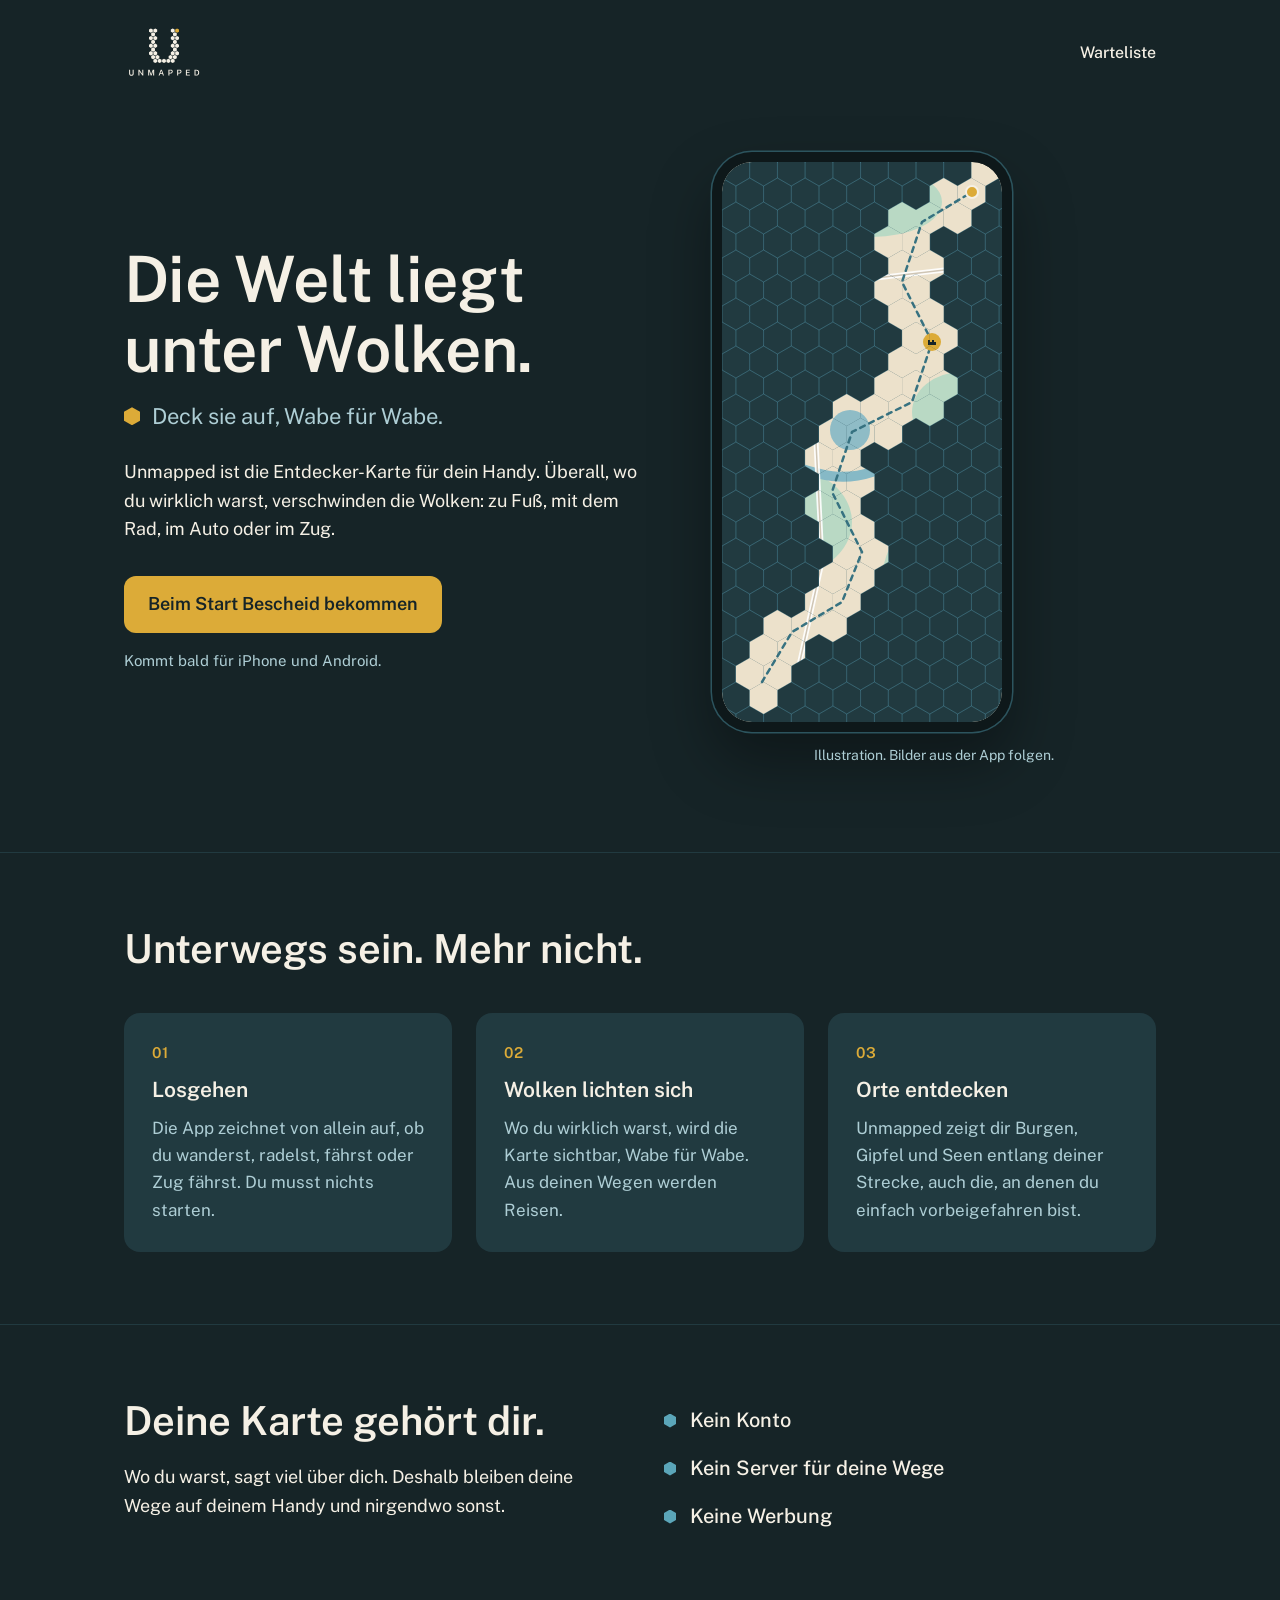
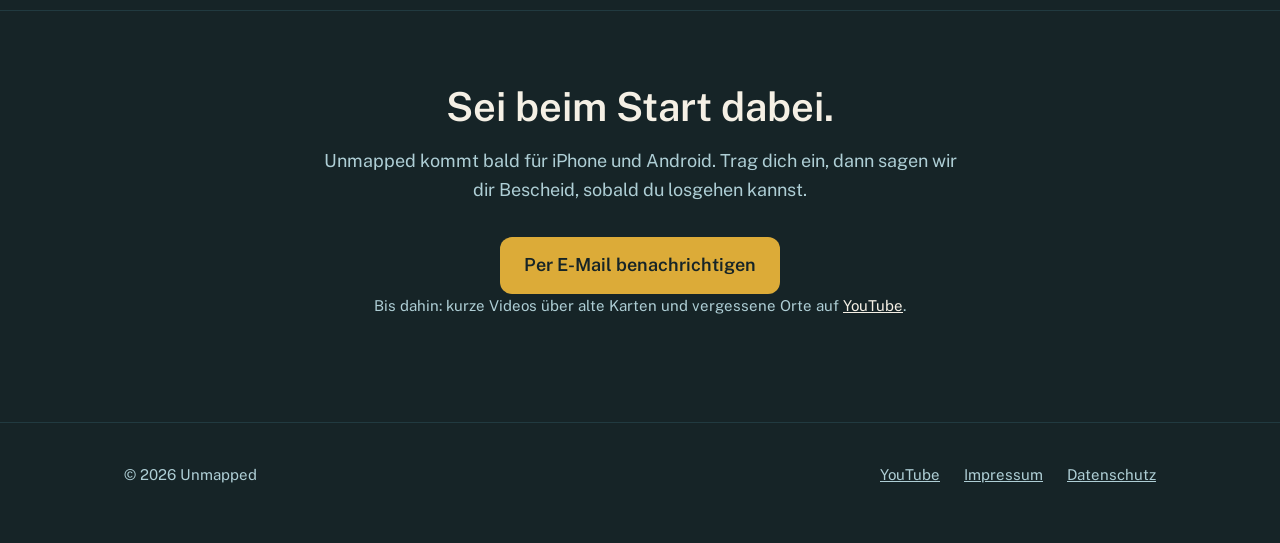
==== index.html @ 6d153a8d "Website getunmapped.de: Startseite, Warteliste, Impressum, Datenschutz Co-Authored-By: Claude Opus 5" ====
<!doctype html>
<html lang="de">
<head>
<meta charset="utf-8">
<meta name="viewport" content="width=device-width, initial-scale=1">
<title>Unmapped – Die Welt liegt unter Wolken</title>
<meta name="description" content="Unmapped ist die Entdecker-Karte für dein Handy. Überall, wo du wirklich warst, verschwinden die Wolken. Kein Konto, kein Server, keine Werbung. Kommt bald für iPhone und Android.">
<meta property="og:title" content="Unmapped – Die Welt liegt unter Wolken">
<meta property="og:description" content="Die Entdecker-Karte für dein Handy. Deck die Welt auf, Wabe für Wabe.">
<meta property="og:type" content="website">
<meta property="og:url" content="https://getunmapped.de/">
<meta name="theme-color" content="#162427">
<link rel="icon" href="img/favicon.svg" type="image/svg+xml">
<link rel="stylesheet" href="style.css">
</head>
<body>

<header class="top">
  <div class="wrap">
    <a href="./"><img src="img/unmapped_logo_on_dark.svg" alt="Unmapped" width="80" height="56"></a>
    <nav><a href="#warteliste">Warteliste</a></nav>
  </div>
</header>

<main>
  <div class="hero">
    <div class="wrap">
      <div>
        <h1>Die Welt liegt unter Wolken.</h1>
        <p class="claim">Deck sie auf, Wabe für Wabe.</p>
        <p class="lead">Unmapped ist die Entdecker-Karte für dein Handy. Überall, wo du wirklich warst, verschwinden die Wolken: zu Fuß, mit dem Rad, im Auto oder im Zug.</p>
        <div class="actions">
          <a class="btn" href="#warteliste">Beim Start Bescheid bekommen</a>
        </div>
        <p class="soon">Kommt bald für iPhone und Android.</p>
      </div>
      <div>
        <div class="phone">
<svg class="phone-map" viewBox="0 0 280 560" xmlns="http://www.w3.org/2000/svg" role="img" aria-label="Illustration: Auf einer Karte unter Wolken wird entlang eines Weges Wabe für Wabe die Landschaft sichtbar.">
<defs><clipPath id="screen"><rect width="280" height="560" rx="30"/></clipPath>
<mask id="fogmask" maskUnits="userSpaceOnUse" x="0" y="0" width="280" height="560"><rect width="280" height="560" fill="#fff"/>
<polygon class="rv" style="animation-delay:0.40s" points="41.6,520.0 55.4,528.0 55.4,544.0 41.6,552.0 27.7,544.0 27.7,528.0" fill="#000"/>
<polygon class="rv" style="animation-delay:0.40s" points="27.7,496.0 41.6,504.0 41.6,520.0 27.7,528.0 13.9,520.0 13.9,504.0" fill="#000"/>
<polygon class="rv" style="animation-delay:0.48s" points="55.4,496.0 69.3,504.0 69.3,520.0 55.4,528.0 41.6,520.0 41.6,504.0" fill="#000"/>
<polygon class="rv" style="animation-delay:0.55s" points="41.6,472.0 55.4,480.0 55.4,496.0 41.6,504.0 27.7,496.0 27.7,480.0" fill="#000"/>
<polygon class="rv" style="animation-delay:0.62s" points="69.3,472.0 83.1,480.0 83.1,496.0 69.3,504.0 55.4,496.0 55.4,480.0" fill="#000"/>
<polygon class="rv" style="animation-delay:0.69s" points="55.4,448.0 69.3,456.0 69.3,472.0 55.4,480.0 41.6,472.0 41.6,456.0" fill="#000"/>
<polygon class="rv" style="animation-delay:0.78s" points="83.1,448.0 97.0,456.0 97.0,472.0 83.1,480.0 69.3,472.0 69.3,456.0" fill="#000"/>
<polygon class="rv" style="animation-delay:0.90s" points="110.9,448.0 124.7,456.0 124.7,472.0 110.9,480.0 97.0,472.0 97.0,456.0" fill="#000"/>
<polygon class="rv" style="animation-delay:0.90s" points="97.0,424.0 110.9,432.0 110.9,448.0 97.0,456.0 83.1,448.0 83.1,432.0" fill="#000"/>
<polygon class="rv" style="animation-delay:1.01s" points="124.7,424.0 138.6,432.0 138.6,448.0 124.7,456.0 110.9,448.0 110.9,432.0" fill="#000"/>
<polygon class="rv" style="animation-delay:1.10s" points="110.9,400.0 124.7,408.0 124.7,424.0 110.9,432.0 97.0,424.0 97.0,408.0" fill="#000"/>
<polygon class="rv" style="animation-delay:1.15s" points="138.6,400.0 152.4,408.0 152.4,424.0 138.6,432.0 124.7,424.0 124.7,408.0" fill="#000"/>
<polygon class="rv" style="animation-delay:1.24s" points="124.7,376.0 138.6,384.0 138.6,400.0 124.7,408.0 110.9,400.0 110.9,384.0" fill="#000"/>
<polygon class="rv" style="animation-delay:1.28s" points="152.4,376.0 166.3,384.0 166.3,400.0 152.4,408.0 138.6,400.0 138.6,384.0" fill="#000"/>
<polygon class="rv" style="animation-delay:1.39s" points="138.6,352.0 152.4,360.0 152.4,376.0 138.6,384.0 124.7,376.0 124.7,360.0" fill="#000"/>
<polygon class="rv" style="animation-delay:1.45s" points="110.9,352.0 124.7,360.0 124.7,376.0 110.9,384.0 97.0,376.0 97.0,360.0" fill="#000"/>
<polygon class="rv" style="animation-delay:1.53s" points="124.7,328.0 138.6,336.0 138.6,352.0 124.7,360.0 110.9,352.0 110.9,336.0" fill="#000"/>
<polygon class="rv" style="animation-delay:1.59s" points="97.0,328.0 110.9,336.0 110.9,352.0 97.0,360.0 83.1,352.0 83.1,336.0" fill="#000"/>
<polygon class="rv" style="animation-delay:1.68s" points="110.9,304.0 124.7,312.0 124.7,328.0 110.9,336.0 97.0,328.0 97.0,312.0" fill="#000"/>
<polygon class="rv" style="animation-delay:1.72s" points="138.6,304.0 152.4,312.0 152.4,328.0 138.6,336.0 124.7,328.0 124.7,312.0" fill="#000"/>
<polygon class="rv" style="animation-delay:1.77s" points="97.0,280.0 110.9,288.0 110.9,304.0 97.0,312.0 83.1,304.0 83.1,288.0" fill="#000"/>
<polygon class="rv" style="animation-delay:1.82s" points="124.7,280.0 138.6,288.0 138.6,304.0 124.7,312.0 110.9,304.0 110.9,288.0" fill="#000"/>
<polygon class="rv" style="animation-delay:1.91s" points="110.9,256.0 124.7,264.0 124.7,280.0 110.9,288.0 97.0,280.0 97.0,264.0" fill="#000"/>
<polygon class="rv" style="animation-delay:1.98s" points="124.7,232.0 138.6,240.0 138.6,256.0 124.7,264.0 110.9,256.0 110.9,240.0" fill="#000"/>
<polygon class="rv" style="animation-delay:1.99s" points="138.6,256.0 152.4,264.0 152.4,280.0 138.6,288.0 124.7,280.0 124.7,264.0" fill="#000"/>
<polygon class="rv" style="animation-delay:2.11s" points="152.4,232.0 166.3,240.0 166.3,256.0 152.4,264.0 138.6,256.0 138.6,240.0" fill="#000"/>
<polygon class="rv" style="animation-delay:2.12s" points="166.3,256.0 180.1,264.0 180.1,280.0 166.3,288.0 152.4,280.0 152.4,264.0" fill="#000"/>
<polygon class="rv" style="animation-delay:2.23s" points="166.3,208.0 180.1,216.0 180.1,232.0 166.3,240.0 152.4,232.0 152.4,216.0" fill="#000"/>
<polygon class="rv" style="animation-delay:2.24s" points="180.1,232.0 194.0,240.0 194.0,256.0 180.1,264.0 166.3,256.0 166.3,240.0" fill="#000"/>
<polygon class="rv" style="animation-delay:2.30s" points="207.8,232.0 221.7,240.0 221.7,256.0 207.8,264.0 194.0,256.0 194.0,240.0" fill="#000"/>
<polygon class="rv" style="animation-delay:2.38s" points="194.0,208.0 207.8,216.0 207.8,232.0 194.0,240.0 180.1,232.0 180.1,216.0" fill="#000"/>
<polygon class="rv" style="animation-delay:2.43s" points="221.7,208.0 235.6,216.0 235.6,232.0 221.7,240.0 207.8,232.0 207.8,216.0" fill="#000"/>
<polygon class="rv" style="animation-delay:2.48s" points="180.1,184.0 194.0,192.0 194.0,208.0 180.1,216.0 166.3,208.0 166.3,192.0" fill="#000"/>
<polygon class="rv" style="animation-delay:2.52s" points="207.8,184.0 221.7,192.0 221.7,208.0 207.8,216.0 194.0,208.0 194.0,192.0" fill="#000"/>
<polygon class="rv" style="animation-delay:2.63s" points="221.7,160.0 235.6,168.0 235.6,184.0 221.7,192.0 207.8,184.0 207.8,168.0" fill="#000"/>
<polygon class="rv" style="animation-delay:2.68s" points="194.0,160.0 207.8,168.0 207.8,184.0 194.0,192.0 180.1,184.0 180.1,168.0" fill="#000"/>
<polygon class="rv" style="animation-delay:2.76s" points="207.8,136.0 221.7,144.0 221.7,160.0 207.8,168.0 194.0,160.0 194.0,144.0" fill="#000"/>
<polygon class="rv" style="animation-delay:2.82s" points="180.1,136.0 194.0,144.0 194.0,160.0 180.1,168.0 166.3,160.0 166.3,144.0" fill="#000"/>
<polygon class="rv" style="animation-delay:2.90s" points="194.0,112.0 207.8,120.0 207.8,136.0 194.0,144.0 180.1,136.0 180.1,120.0" fill="#000"/>
<polygon class="rv" style="animation-delay:2.97s" points="166.3,112.0 180.1,120.0 180.1,136.0 166.3,144.0 152.4,136.0 152.4,120.0" fill="#000"/>
<polygon class="rv" style="animation-delay:3.05s" points="180.1,88.0 194.0,96.0 194.0,112.0 180.1,120.0 166.3,112.0 166.3,96.0" fill="#000"/>
<polygon class="rv" style="animation-delay:3.10s" points="207.8,88.0 221.7,96.0 221.7,112.0 207.8,120.0 194.0,112.0 194.0,96.0" fill="#000"/>
<polygon class="rv" style="animation-delay:3.15s" points="166.3,64.0 180.1,72.0 180.1,88.0 166.3,96.0 152.4,88.0 152.4,72.0" fill="#000"/>
<polygon class="rv" style="animation-delay:3.19s" points="194.0,64.0 207.8,72.0 207.8,88.0 194.0,96.0 180.1,88.0 180.1,72.0" fill="#000"/>
<polygon class="rv" style="animation-delay:3.29s" points="180.1,40.0 194.0,48.0 194.0,64.0 180.1,72.0 166.3,64.0 166.3,48.0" fill="#000"/>
<polygon class="rv" style="animation-delay:3.34s" points="207.8,40.0 221.7,48.0 221.7,64.0 207.8,72.0 194.0,64.0 194.0,48.0" fill="#000"/>
<polygon class="rv" style="animation-delay:3.47s" points="235.6,40.0 249.4,48.0 249.4,64.0 235.6,72.0 221.7,64.0 221.7,48.0" fill="#000"/>
<polygon class="rv" style="animation-delay:3.47s" points="221.7,16.0 235.6,24.0 235.6,40.0 221.7,48.0 207.8,40.0 207.8,24.0" fill="#000"/>
<polygon class="rv" style="animation-delay:3.59s" points="249.4,16.0 263.3,24.0 263.3,40.0 249.4,48.0 235.6,40.0 235.6,24.0" fill="#000"/>
<polygon class="rv" style="animation-delay:3.60s" points="263.3,-8.0 277.1,0.0 277.1,16.0 263.3,24.0 249.4,16.0 249.4,-0.0" fill="#000"/>
</mask></defs><g clip-path="url(#screen)">
<rect width="280" height="560" fill="#ECE1CB"/>
<ellipse cx="60" cy="360" rx="70" ry="55" fill="#ADD7C3" opacity=".8"/>
<ellipse cx="220" cy="420" rx="60" ry="70" fill="#ADD7C3" opacity=".8"/>
<ellipse cx="40" cy="140" rx="60" ry="50" fill="#ADD7C3" opacity=".8"/>
<ellipse cx="240" cy="250" rx="50" ry="40" fill="#ADD7C3" opacity=".8"/>
<ellipse cx="150" cy="40" rx="70" ry="35" fill="#ADD7C3" opacity=".8"/>
<path d="M-10 300 C 60 280, 90 330, 150 310 S 250 260, 300 290" fill="none" stroke="#86B9C6" stroke-width="10" stroke-linecap="round"/>
<path d="M-10 90 L 120 120 L 290 100 M 60 580 L 100 400 L 90 200 L 140 -10" fill="none" stroke="#fff" stroke-width="5" stroke-linecap="round" opacity=".9"/>
<path d="M-10 90 L 120 120 L 290 100 M 60 580 L 100 400 L 90 200 L 140 -10" fill="none" stroke="#CFC5B4" stroke-width="1.5"/>
<circle cx="128" cy="268" r="20" fill="#86B9C6" opacity=".9"/>
<polyline points="40,520 70,470 120,440 140,390 110,330 130,270 190,240 210,180 180,120 200,60 250,30" fill="none" stroke="#377281" stroke-width="2.5" stroke-dasharray="5 5" stroke-linecap="round"/>
<g transform="translate(210 180)"><circle r="9" fill="#DCAB38"/><path d="M-4 3 V-2 H-2 V0 H0 V-2 H2 V0 H4 V-2 V3 Z" fill="#162427"/></g>
<g mask="url(#fogmask)"><rect width="280" height="560" fill="#213A40"/>
<polygon points="-27.7,-32.0 -13.9,-24.0 -13.9,-8.0 -27.7,0.0 -41.6,-8.0 -41.6,-24.0" fill="none" stroke="#5BA6B9" stroke-opacity=".22" stroke-width="1"/>
<polygon points="0.0,-32.0 13.9,-24.0 13.9,-8.0 0.0,0.0 -13.9,-8.0 -13.9,-24.0" fill="none" stroke="#5BA6B9" stroke-opacity=".22" stroke-width="1"/>
<polygon points="27.7,-32.0 41.6,-24.0 41.6,-8.0 27.7,0.0 13.9,-8.0 13.9,-24.0" fill="none" stroke="#5BA6B9" stroke-opacity=".22" stroke-width="1"/>
<polygon points="55.4,-32.0 69.3,-24.0 69.3,-8.0 55.4,0.0 41.6,-8.0 41.6,-24.0" fill="none" stroke="#5BA6B9" stroke-opacity=".22" stroke-width="1"/>
<polygon points="83.1,-32.0 97.0,-24.0 97.0,-8.0 83.1,0.0 69.3,-8.0 69.3,-24.0" fill="none" stroke="#5BA6B9" stroke-opacity=".22" stroke-width="1"/>
<polygon points="110.9,-32.0 124.7,-24.0 124.7,-8.0 110.9,0.0 97.0,-8.0 97.0,-24.0" fill="none" stroke="#5BA6B9" stroke-opacity=".22" stroke-width="1"/>
<polygon points="138.6,-32.0 152.4,-24.0 152.4,-8.0 138.6,0.0 124.7,-8.0 124.7,-24.0" fill="none" stroke="#5BA6B9" stroke-opacity=".22" stroke-width="1"/>
<polygon points="166.3,-32.0 180.1,-24.0 180.1,-8.0 166.3,0.0 152.4,-8.0 152.4,-24.0" fill="none" stroke="#5BA6B9" stroke-opacity=".22" stroke-width="1"/>
<polygon points="194.0,-32.0 207.8,-24.0 207.8,-8.0 194.0,0.0 180.1,-8.0 180.1,-24.0" fill="none" stroke="#5BA6B9" stroke-opacity=".22" stroke-width="1"/>
<polygon points="221.7,-32.0 235.6,-24.0 235.6,-8.0 221.7,0.0 207.8,-8.0 207.8,-24.0" fill="none" stroke="#5BA6B9" stroke-opacity=".22" stroke-width="1"/>
<polygon points="249.4,-32.0 263.3,-24.0 263.3,-8.0 249.4,0.0 235.6,-8.0 235.6,-24.0" fill="none" stroke="#5BA6B9" stroke-opacity=".22" stroke-width="1"/>
<polygon points="277.1,-32.0 291.0,-24.0 291.0,-8.0 277.1,0.0 263.3,-8.0 263.3,-24.0" fill="none" stroke="#5BA6B9" stroke-opacity=".22" stroke-width="1"/>
<polygon points="304.8,-32.0 318.7,-24.0 318.7,-8.0 304.8,0.0 291.0,-8.0 291.0,-24.0" fill="none" stroke="#5BA6B9" stroke-opacity=".22" stroke-width="1"/>
<polygon points="-13.9,-8.0 0.0,0.0 0.0,16.0 -13.9,24.0 -27.7,16.0 -27.7,-0.0" fill="none" stroke="#5BA6B9" stroke-opacity=".22" stroke-width="1"/>
<polygon points="13.9,-8.0 27.7,0.0 27.7,16.0 13.9,24.0 -0.0,16.0 0.0,-0.0" fill="none" stroke="#5BA6B9" stroke-opacity=".22" stroke-width="1"/>
<polygon points="41.6,-8.0 55.4,0.0 55.4,16.0 41.6,24.0 27.7,16.0 27.7,-0.0" fill="none" stroke="#5BA6B9" stroke-opacity=".22" stroke-width="1"/>
<polygon points="69.3,-8.0 83.1,0.0 83.1,16.0 69.3,24.0 55.4,16.0 55.4,-0.0" fill="none" stroke="#5BA6B9" stroke-opacity=".22" stroke-width="1"/>
<polygon points="97.0,-8.0 110.9,0.0 110.9,16.0 97.0,24.0 83.1,16.0 83.1,-0.0" fill="none" stroke="#5BA6B9" stroke-opacity=".22" stroke-width="1"/>
<polygon points="124.7,-8.0 138.6,0.0 138.6,16.0 124.7,24.0 110.9,16.0 110.9,-0.0" fill="none" stroke="#5BA6B9" stroke-opacity=".22" stroke-width="1"/>
<polygon points="152.4,-8.0 166.3,0.0 166.3,16.0 152.4,24.0 138.6,16.0 138.6,-0.0" fill="none" stroke="#5BA6B9" stroke-opacity=".22" stroke-width="1"/>
<polygon points="180.1,-8.0 194.0,0.0 194.0,16.0 180.1,24.0 166.3,16.0 166.3,-0.0" fill="none" stroke="#5BA6B9" stroke-opacity=".22" stroke-width="1"/>
<polygon points="207.8,-8.0 221.7,0.0 221.7,16.0 207.8,24.0 194.0,16.0 194.0,-0.0" fill="none" stroke="#5BA6B9" stroke-opacity=".22" stroke-width="1"/>
<polygon points="235.6,-8.0 249.4,0.0 249.4,16.0 235.6,24.0 221.7,16.0 221.7,-0.0" fill="none" stroke="#5BA6B9" stroke-opacity=".22" stroke-width="1"/>
<polygon points="263.3,-8.0 277.1,0.0 277.1,16.0 263.3,24.0 249.4,16.0 249.4,-0.0" fill="none" stroke="#5BA6B9" stroke-opacity=".22" stroke-width="1"/>
<polygon points="291.0,-8.0 304.8,0.0 304.8,16.0 291.0,24.0 277.1,16.0 277.1,-0.0" fill="none" stroke="#5BA6B9" stroke-opacity=".22" stroke-width="1"/>
<polygon points="-27.7,16.0 -13.9,24.0 -13.9,40.0 -27.7,48.0 -41.6,40.0 -41.6,24.0" fill="none" stroke="#5BA6B9" stroke-opacity=".22" stroke-width="1"/>
<polygon points="0.0,16.0 13.9,24.0 13.9,40.0 0.0,48.0 -13.9,40.0 -13.9,24.0" fill="none" stroke="#5BA6B9" stroke-opacity=".22" stroke-width="1"/>
<polygon points="27.7,16.0 41.6,24.0 41.6,40.0 27.7,48.0 13.9,40.0 13.9,24.0" fill="none" stroke="#5BA6B9" stroke-opacity=".22" stroke-width="1"/>
<polygon points="55.4,16.0 69.3,24.0 69.3,40.0 55.4,48.0 41.6,40.0 41.6,24.0" fill="none" stroke="#5BA6B9" stroke-opacity=".22" stroke-width="1"/>
<polygon points="83.1,16.0 97.0,24.0 97.0,40.0 83.1,48.0 69.3,40.0 69.3,24.0" fill="none" stroke="#5BA6B9" stroke-opacity=".22" stroke-width="1"/>
<polygon points="110.9,16.0 124.7,24.0 124.7,40.0 110.9,48.0 97.0,40.0 97.0,24.0" fill="none" stroke="#5BA6B9" stroke-opacity=".22" stroke-width="1"/>
<polygon points="138.6,16.0 152.4,24.0 152.4,40.0 138.6,48.0 124.7,40.0 124.7,24.0" fill="none" stroke="#5BA6B9" stroke-opacity=".22" stroke-width="1"/>
<polygon points="166.3,16.0 180.1,24.0 180.1,40.0 166.3,48.0 152.4,40.0 152.4,24.0" fill="none" stroke="#5BA6B9" stroke-opacity=".22" stroke-width="1"/>
<polygon points="194.0,16.0 207.8,24.0 207.8,40.0 194.0,48.0 180.1,40.0 180.1,24.0" fill="none" stroke="#5BA6B9" stroke-opacity=".22" stroke-width="1"/>
<polygon points="221.7,16.0 235.6,24.0 235.6,40.0 221.7,48.0 207.8,40.0 207.8,24.0" fill="none" stroke="#5BA6B9" stroke-opacity=".22" stroke-width="1"/>
<polygon points="249.4,16.0 263.3,24.0 263.3,40.0 249.4,48.0 235.6,40.0 235.6,24.0" fill="none" stroke="#5BA6B9" stroke-opacity=".22" stroke-width="1"/>
<polygon points="277.1,16.0 291.0,24.0 291.0,40.0 277.1,48.0 263.3,40.0 263.3,24.0" fill="none" stroke="#5BA6B9" stroke-opacity=".22" stroke-width="1"/>
<polygon points="304.8,16.0 318.7,24.0 318.7,40.0 304.8,48.0 291.0,40.0 291.0,24.0" fill="none" stroke="#5BA6B9" stroke-opacity=".22" stroke-width="1"/>
<polygon points="-13.9,40.0 0.0,48.0 0.0,64.0 -13.9,72.0 -27.7,64.0 -27.7,48.0" fill="none" stroke="#5BA6B9" stroke-opacity=".22" stroke-width="1"/>
<polygon points="13.9,40.0 27.7,48.0 27.7,64.0 13.9,72.0 -0.0,64.0 0.0,48.0" fill="none" stroke="#5BA6B9" stroke-opacity=".22" stroke-width="1"/>
<polygon points="41.6,40.0 55.4,48.0 55.4,64.0 41.6,72.0 27.7,64.0 27.7,48.0" fill="none" stroke="#5BA6B9" stroke-opacity=".22" stroke-width="1"/>
<polygon points="69.3,40.0 83.1,48.0 83.1,64.0 69.3,72.0 55.4,64.0 55.4,48.0" fill="none" stroke="#5BA6B9" stroke-opacity=".22" stroke-width="1"/>
<polygon points="97.0,40.0 110.9,48.0 110.9,64.0 97.0,72.0 83.1,64.0 83.1,48.0" fill="none" stroke="#5BA6B9" stroke-opacity=".22" stroke-width="1"/>
<polygon points="124.7,40.0 138.6,48.0 138.6,64.0 124.7,72.0 110.9,64.0 110.9,48.0" fill="none" stroke="#5BA6B9" stroke-opacity=".22" stroke-width="1"/>
<polygon points="152.4,40.0 166.3,48.0 166.3,64.0 152.4,72.0 138.6,64.0 138.6,48.0" fill="none" stroke="#5BA6B9" stroke-opacity=".22" stroke-width="1"/>
<polygon points="180.1,40.0 194.0,48.0 194.0,64.0 180.1,72.0 166.3,64.0 166.3,48.0" fill="none" stroke="#5BA6B9" stroke-opacity=".22" stroke-width="1"/>
<polygon points="207.8,40.0 221.7,48.0 221.7,64.0 207.8,72.0 194.0,64.0 194.0,48.0" fill="none" stroke="#5BA6B9" stroke-opacity=".22" stroke-width="1"/>
<polygon points="235.6,40.0 249.4,48.0 249.4,64.0 235.6,72.0 221.7,64.0 221.7,48.0" fill="none" stroke="#5BA6B9" stroke-opacity=".22" stroke-width="1"/>
<polygon points="263.3,40.0 277.1,48.0 277.1,64.0 263.3,72.0 249.4,64.0 249.4,48.0" fill="none" stroke="#5BA6B9" stroke-opacity=".22" stroke-width="1"/>
<polygon points="291.0,40.0 304.8,48.0 304.8,64.0 291.0,72.0 277.1,64.0 277.1,48.0" fill="none" stroke="#5BA6B9" stroke-opacity=".22" stroke-width="1"/>
<polygon points="-27.7,64.0 -13.9,72.0 -13.9,88.0 -27.7,96.0 -41.6,88.0 -41.6,72.0" fill="none" stroke="#5BA6B9" stroke-opacity=".22" stroke-width="1"/>
<polygon points="0.0,64.0 13.9,72.0 13.9,88.0 0.0,96.0 -13.9,88.0 -13.9,72.0" fill="none" stroke="#5BA6B9" stroke-opacity=".22" stroke-width="1"/>
<polygon points="27.7,64.0 41.6,72.0 41.6,88.0 27.7,96.0 13.9,88.0 13.9,72.0" fill="none" stroke="#5BA6B9" stroke-opacity=".22" stroke-width="1"/>
<polygon points="55.4,64.0 69.3,72.0 69.3,88.0 55.4,96.0 41.6,88.0 41.6,72.0" fill="none" stroke="#5BA6B9" stroke-opacity=".22" stroke-width="1"/>
<polygon points="83.1,64.0 97.0,72.0 97.0,88.0 83.1,96.0 69.3,88.0 69.3,72.0" fill="none" stroke="#5BA6B9" stroke-opacity=".22" stroke-width="1"/>
<polygon points="110.9,64.0 124.7,72.0 124.7,88.0 110.9,96.0 97.0,88.0 97.0,72.0" fill="none" stroke="#5BA6B9" stroke-opacity=".22" stroke-width="1"/>
<polygon points="138.6,64.0 152.4,72.0 152.4,88.0 138.6,96.0 124.7,88.0 124.7,72.0" fill="none" stroke="#5BA6B9" stroke-opacity=".22" stroke-width="1"/>
<polygon points="166.3,64.0 180.1,72.0 180.1,88.0 166.3,96.0 152.4,88.0 152.4,72.0" fill="none" stroke="#5BA6B9" stroke-opacity=".22" stroke-width="1"/>
<polygon points="194.0,64.0 207.8,72.0 207.8,88.0 194.0,96.0 180.1,88.0 180.1,72.0" fill="none" stroke="#5BA6B9" stroke-opacity=".22" stroke-width="1"/>
<polygon points="221.7,64.0 235.6,72.0 235.6,88.0 221.7,96.0 207.8,88.0 207.8,72.0" fill="none" stroke="#5BA6B9" stroke-opacity=".22" stroke-width="1"/>
<polygon points="249.4,64.0 263.3,72.0 263.3,88.0 249.4,96.0 235.6,88.0 235.6,72.0" fill="none" stroke="#5BA6B9" stroke-opacity=".22" stroke-width="1"/>
<polygon points="277.1,64.0 291.0,72.0 291.0,88.0 277.1,96.0 263.3,88.0 263.3,72.0" fill="none" stroke="#5BA6B9" stroke-opacity=".22" stroke-width="1"/>
<polygon points="304.8,64.0 318.7,72.0 318.7,88.0 304.8,96.0 291.0,88.0 291.0,72.0" fill="none" stroke="#5BA6B9" stroke-opacity=".22" stroke-width="1"/>
<polygon points="-13.9,88.0 0.0,96.0 0.0,112.0 -13.9,120.0 -27.7,112.0 -27.7,96.0" fill="none" stroke="#5BA6B9" stroke-opacity=".22" stroke-width="1"/>
<polygon points="13.9,88.0 27.7,96.0 27.7,112.0 13.9,120.0 -0.0,112.0 0.0,96.0" fill="none" stroke="#5BA6B9" stroke-opacity=".22" stroke-width="1"/>
<polygon points="41.6,88.0 55.4,96.0 55.4,112.0 41.6,120.0 27.7,112.0 27.7,96.0" fill="none" stroke="#5BA6B9" stroke-opacity=".22" stroke-width="1"/>
<polygon points="69.3,88.0 83.1,96.0 83.1,112.0 69.3,120.0 55.4,112.0 55.4,96.0" fill="none" stroke="#5BA6B9" stroke-opacity=".22" stroke-width="1"/>
<polygon points="97.0,88.0 110.9,96.0 110.9,112.0 97.0,120.0 83.1,112.0 83.1,96.0" fill="none" stroke="#5BA6B9" stroke-opacity=".22" stroke-width="1"/>
<polygon points="124.7,88.0 138.6,96.0 138.6,112.0 124.7,120.0 110.9,112.0 110.9,96.0" fill="none" stroke="#5BA6B9" stroke-opacity=".22" stroke-width="1"/>
<polygon points="152.4,88.0 166.3,96.0 166.3,112.0 152.4,120.0 138.6,112.0 138.6,96.0" fill="none" stroke="#5BA6B9" stroke-opacity=".22" stroke-width="1"/>
<polygon points="180.1,88.0 194.0,96.0 194.0,112.0 180.1,120.0 166.3,112.0 166.3,96.0" fill="none" stroke="#5BA6B9" stroke-opacity=".22" stroke-width="1"/>
<polygon points="207.8,88.0 221.7,96.0 221.7,112.0 207.8,120.0 194.0,112.0 194.0,96.0" fill="none" stroke="#5BA6B9" stroke-opacity=".22" stroke-width="1"/>
<polygon points="235.6,88.0 249.4,96.0 249.4,112.0 235.6,120.0 221.7,112.0 221.7,96.0" fill="none" stroke="#5BA6B9" stroke-opacity=".22" stroke-width="1"/>
<polygon points="263.3,88.0 277.1,96.0 277.1,112.0 263.3,120.0 249.4,112.0 249.4,96.0" fill="none" stroke="#5BA6B9" stroke-opacity=".22" stroke-width="1"/>
<polygon points="291.0,88.0 304.8,96.0 304.8,112.0 291.0,120.0 277.1,112.0 277.1,96.0" fill="none" stroke="#5BA6B9" stroke-opacity=".22" stroke-width="1"/>
<polygon points="-27.7,112.0 -13.9,120.0 -13.9,136.0 -27.7,144.0 -41.6,136.0 -41.6,120.0" fill="none" stroke="#5BA6B9" stroke-opacity=".22" stroke-width="1"/>
<polygon points="0.0,112.0 13.9,120.0 13.9,136.0 0.0,144.0 -13.9,136.0 -13.9,120.0" fill="none" stroke="#5BA6B9" stroke-opacity=".22" stroke-width="1"/>
<polygon points="27.7,112.0 41.6,120.0 41.6,136.0 27.7,144.0 13.9,136.0 13.9,120.0" fill="none" stroke="#5BA6B9" stroke-opacity=".22" stroke-width="1"/>
<polygon points="55.4,112.0 69.3,120.0 69.3,136.0 55.4,144.0 41.6,136.0 41.6,120.0" fill="none" stroke="#5BA6B9" stroke-opacity=".22" stroke-width="1"/>
<polygon points="83.1,112.0 97.0,120.0 97.0,136.0 83.1,144.0 69.3,136.0 69.3,120.0" fill="none" stroke="#5BA6B9" stroke-opacity=".22" stroke-width="1"/>
<polygon points="110.9,112.0 124.7,120.0 124.7,136.0 110.9,144.0 97.0,136.0 97.0,120.0" fill="none" stroke="#5BA6B9" stroke-opacity=".22" stroke-width="1"/>
<polygon points="138.6,112.0 152.4,120.0 152.4,136.0 138.6,144.0 124.7,136.0 124.7,120.0" fill="none" stroke="#5BA6B9" stroke-opacity=".22" stroke-width="1"/>
<polygon points="166.3,112.0 180.1,120.0 180.1,136.0 166.3,144.0 152.4,136.0 152.4,120.0" fill="none" stroke="#5BA6B9" stroke-opacity=".22" stroke-width="1"/>
<polygon points="194.0,112.0 207.8,120.0 207.8,136.0 194.0,144.0 180.1,136.0 180.1,120.0" fill="none" stroke="#5BA6B9" stroke-opacity=".22" stroke-width="1"/>
<polygon points="221.7,112.0 235.6,120.0 235.6,136.0 221.7,144.0 207.8,136.0 207.8,120.0" fill="none" stroke="#5BA6B9" stroke-opacity=".22" stroke-width="1"/>
<polygon points="249.4,112.0 263.3,120.0 263.3,136.0 249.4,144.0 235.6,136.0 235.6,120.0" fill="none" stroke="#5BA6B9" stroke-opacity=".22" stroke-width="1"/>
<polygon points="277.1,112.0 291.0,120.0 291.0,136.0 277.1,144.0 263.3,136.0 263.3,120.0" fill="none" stroke="#5BA6B9" stroke-opacity=".22" stroke-width="1"/>
<polygon points="304.8,112.0 318.7,120.0 318.7,136.0 304.8,144.0 291.0,136.0 291.0,120.0" fill="none" stroke="#5BA6B9" stroke-opacity=".22" stroke-width="1"/>
<polygon points="-13.9,136.0 0.0,144.0 0.0,160.0 -13.9,168.0 -27.7,160.0 -27.7,144.0" fill="none" stroke="#5BA6B9" stroke-opacity=".22" stroke-width="1"/>
<polygon points="13.9,136.0 27.7,144.0 27.7,160.0 13.9,168.0 -0.0,160.0 0.0,144.0" fill="none" stroke="#5BA6B9" stroke-opacity=".22" stroke-width="1"/>
<polygon points="41.6,136.0 55.4,144.0 55.4,160.0 41.6,168.0 27.7,160.0 27.7,144.0" fill="none" stroke="#5BA6B9" stroke-opacity=".22" stroke-width="1"/>
<polygon points="69.3,136.0 83.1,144.0 83.1,160.0 69.3,168.0 55.4,160.0 55.4,144.0" fill="none" stroke="#5BA6B9" stroke-opacity=".22" stroke-width="1"/>
<polygon points="97.0,136.0 110.9,144.0 110.9,160.0 97.0,168.0 83.1,160.0 83.1,144.0" fill="none" stroke="#5BA6B9" stroke-opacity=".22" stroke-width="1"/>
<polygon points="124.7,136.0 138.6,144.0 138.6,160.0 124.7,168.0 110.9,160.0 110.9,144.0" fill="none" stroke="#5BA6B9" stroke-opacity=".22" stroke-width="1"/>
<polygon points="152.4,136.0 166.3,144.0 166.3,160.0 152.4,168.0 138.6,160.0 138.6,144.0" fill="none" stroke="#5BA6B9" stroke-opacity=".22" stroke-width="1"/>
<polygon points="180.1,136.0 194.0,144.0 194.0,160.0 180.1,168.0 166.3,160.0 166.3,144.0" fill="none" stroke="#5BA6B9" stroke-opacity=".22" stroke-width="1"/>
<polygon points="207.8,136.0 221.7,144.0 221.7,160.0 207.8,168.0 194.0,160.0 194.0,144.0" fill="none" stroke="#5BA6B9" stroke-opacity=".22" stroke-width="1"/>
<polygon points="235.6,136.0 249.4,144.0 249.4,160.0 235.6,168.0 221.7,160.0 221.7,144.0" fill="none" stroke="#5BA6B9" stroke-opacity=".22" stroke-width="1"/>
<polygon points="263.3,136.0 277.1,144.0 277.1,160.0 263.3,168.0 249.4,160.0 249.4,144.0" fill="none" stroke="#5BA6B9" stroke-opacity=".22" stroke-width="1"/>
<polygon points="291.0,136.0 304.8,144.0 304.8,160.0 291.0,168.0 277.1,160.0 277.1,144.0" fill="none" stroke="#5BA6B9" stroke-opacity=".22" stroke-width="1"/>
<polygon points="-27.7,160.0 -13.9,168.0 -13.9,184.0 -27.7,192.0 -41.6,184.0 -41.6,168.0" fill="none" stroke="#5BA6B9" stroke-opacity=".22" stroke-width="1"/>
<polygon points="0.0,160.0 13.9,168.0 13.9,184.0 0.0,192.0 -13.9,184.0 -13.9,168.0" fill="none" stroke="#5BA6B9" stroke-opacity=".22" stroke-width="1"/>
<polygon points="27.7,160.0 41.6,168.0 41.6,184.0 27.7,192.0 13.9,184.0 13.9,168.0" fill="none" stroke="#5BA6B9" stroke-opacity=".22" stroke-width="1"/>
<polygon points="55.4,160.0 69.3,168.0 69.3,184.0 55.4,192.0 41.6,184.0 41.6,168.0" fill="none" stroke="#5BA6B9" stroke-opacity=".22" stroke-width="1"/>
<polygon points="83.1,160.0 97.0,168.0 97.0,184.0 83.1,192.0 69.3,184.0 69.3,168.0" fill="none" stroke="#5BA6B9" stroke-opacity=".22" stroke-width="1"/>
<polygon points="110.9,160.0 124.7,168.0 124.7,184.0 110.9,192.0 97.0,184.0 97.0,168.0" fill="none" stroke="#5BA6B9" stroke-opacity=".22" stroke-width="1"/>
<polygon points="138.6,160.0 152.4,168.0 152.4,184.0 138.6,192.0 124.7,184.0 124.7,168.0" fill="none" stroke="#5BA6B9" stroke-opacity=".22" stroke-width="1"/>
<polygon points="166.3,160.0 180.1,168.0 180.1,184.0 166.3,192.0 152.4,184.0 152.4,168.0" fill="none" stroke="#5BA6B9" stroke-opacity=".22" stroke-width="1"/>
<polygon points="194.0,160.0 207.8,168.0 207.8,184.0 194.0,192.0 180.1,184.0 180.1,168.0" fill="none" stroke="#5BA6B9" stroke-opacity=".22" stroke-width="1"/>
<polygon points="221.7,160.0 235.6,168.0 235.6,184.0 221.7,192.0 207.8,184.0 207.8,168.0" fill="none" stroke="#5BA6B9" stroke-opacity=".22" stroke-width="1"/>
<polygon points="249.4,160.0 263.3,168.0 263.3,184.0 249.4,192.0 235.6,184.0 235.6,168.0" fill="none" stroke="#5BA6B9" stroke-opacity=".22" stroke-width="1"/>
<polygon points="277.1,160.0 291.0,168.0 291.0,184.0 277.1,192.0 263.3,184.0 263.3,168.0" fill="none" stroke="#5BA6B9" stroke-opacity=".22" stroke-width="1"/>
<polygon points="304.8,160.0 318.7,168.0 318.7,184.0 304.8,192.0 291.0,184.0 291.0,168.0" fill="none" stroke="#5BA6B9" stroke-opacity=".22" stroke-width="1"/>
<polygon points="-13.9,184.0 0.0,192.0 0.0,208.0 -13.9,216.0 -27.7,208.0 -27.7,192.0" fill="none" stroke="#5BA6B9" stroke-opacity=".22" stroke-width="1"/>
<polygon points="13.9,184.0 27.7,192.0 27.7,208.0 13.9,216.0 -0.0,208.0 0.0,192.0" fill="none" stroke="#5BA6B9" stroke-opacity=".22" stroke-width="1"/>
<polygon points="41.6,184.0 55.4,192.0 55.4,208.0 41.6,216.0 27.7,208.0 27.7,192.0" fill="none" stroke="#5BA6B9" stroke-opacity=".22" stroke-width="1"/>
<polygon points="69.3,184.0 83.1,192.0 83.1,208.0 69.3,216.0 55.4,208.0 55.4,192.0" fill="none" stroke="#5BA6B9" stroke-opacity=".22" stroke-width="1"/>
<polygon points="97.0,184.0 110.9,192.0 110.9,208.0 97.0,216.0 83.1,208.0 83.1,192.0" fill="none" stroke="#5BA6B9" stroke-opacity=".22" stroke-width="1"/>
<polygon points="124.7,184.0 138.6,192.0 138.6,208.0 124.7,216.0 110.9,208.0 110.9,192.0" fill="none" stroke="#5BA6B9" stroke-opacity=".22" stroke-width="1"/>
<polygon points="152.4,184.0 166.3,192.0 166.3,208.0 152.4,216.0 138.6,208.0 138.6,192.0" fill="none" stroke="#5BA6B9" stroke-opacity=".22" stroke-width="1"/>
<polygon points="180.1,184.0 194.0,192.0 194.0,208.0 180.1,216.0 166.3,208.0 166.3,192.0" fill="none" stroke="#5BA6B9" stroke-opacity=".22" stroke-width="1"/>
<polygon points="207.8,184.0 221.7,192.0 221.7,208.0 207.8,216.0 194.0,208.0 194.0,192.0" fill="none" stroke="#5BA6B9" stroke-opacity=".22" stroke-width="1"/>
<polygon points="235.6,184.0 249.4,192.0 249.4,208.0 235.6,216.0 221.7,208.0 221.7,192.0" fill="none" stroke="#5BA6B9" stroke-opacity=".22" stroke-width="1"/>
<polygon points="263.3,184.0 277.1,192.0 277.1,208.0 263.3,216.0 249.4,208.0 249.4,192.0" fill="none" stroke="#5BA6B9" stroke-opacity=".22" stroke-width="1"/>
<polygon points="291.0,184.0 304.8,192.0 304.8,208.0 291.0,216.0 277.1,208.0 277.1,192.0" fill="none" stroke="#5BA6B9" stroke-opacity=".22" stroke-width="1"/>
<polygon points="-27.7,208.0 -13.9,216.0 -13.9,232.0 -27.7,240.0 -41.6,232.0 -41.6,216.0" fill="none" stroke="#5BA6B9" stroke-opacity=".22" stroke-width="1"/>
<polygon points="0.0,208.0 13.9,216.0 13.9,232.0 0.0,240.0 -13.9,232.0 -13.9,216.0" fill="none" stroke="#5BA6B9" stroke-opacity=".22" stroke-width="1"/>
<polygon points="27.7,208.0 41.6,216.0 41.6,232.0 27.7,240.0 13.9,232.0 13.9,216.0" fill="none" stroke="#5BA6B9" stroke-opacity=".22" stroke-width="1"/>
<polygon points="55.4,208.0 69.3,216.0 69.3,232.0 55.4,240.0 41.6,232.0 41.6,216.0" fill="none" stroke="#5BA6B9" stroke-opacity=".22" stroke-width="1"/>
<polygon points="83.1,208.0 97.0,216.0 97.0,232.0 83.1,240.0 69.3,232.0 69.3,216.0" fill="none" stroke="#5BA6B9" stroke-opacity=".22" stroke-width="1"/>
<polygon points="110.9,208.0 124.7,216.0 124.7,232.0 110.9,240.0 97.0,232.0 97.0,216.0" fill="none" stroke="#5BA6B9" stroke-opacity=".22" stroke-width="1"/>
<polygon points="138.6,208.0 152.4,216.0 152.4,232.0 138.6,240.0 124.7,232.0 124.7,216.0" fill="none" stroke="#5BA6B9" stroke-opacity=".22" stroke-width="1"/>
<polygon points="166.3,208.0 180.1,216.0 180.1,232.0 166.3,240.0 152.4,232.0 152.4,216.0" fill="none" stroke="#5BA6B9" stroke-opacity=".22" stroke-width="1"/>
<polygon points="194.0,208.0 207.8,216.0 207.8,232.0 194.0,240.0 180.1,232.0 180.1,216.0" fill="none" stroke="#5BA6B9" stroke-opacity=".22" stroke-width="1"/>
<polygon points="221.7,208.0 235.6,216.0 235.6,232.0 221.7,240.0 207.8,232.0 207.8,216.0" fill="none" stroke="#5BA6B9" stroke-opacity=".22" stroke-width="1"/>
<polygon points="249.4,208.0 263.3,216.0 263.3,232.0 249.4,240.0 235.6,232.0 235.6,216.0" fill="none" stroke="#5BA6B9" stroke-opacity=".22" stroke-width="1"/>
<polygon points="277.1,208.0 291.0,216.0 291.0,232.0 277.1,240.0 263.3,232.0 263.3,216.0" fill="none" stroke="#5BA6B9" stroke-opacity=".22" stroke-width="1"/>
<polygon points="304.8,208.0 318.7,216.0 318.7,232.0 304.8,240.0 291.0,232.0 291.0,216.0" fill="none" stroke="#5BA6B9" stroke-opacity=".22" stroke-width="1"/>
<polygon points="-13.9,232.0 0.0,240.0 0.0,256.0 -13.9,264.0 -27.7,256.0 -27.7,240.0" fill="none" stroke="#5BA6B9" stroke-opacity=".22" stroke-width="1"/>
<polygon points="13.9,232.0 27.7,240.0 27.7,256.0 13.9,264.0 -0.0,256.0 0.0,240.0" fill="none" stroke="#5BA6B9" stroke-opacity=".22" stroke-width="1"/>
<polygon points="41.6,232.0 55.4,240.0 55.4,256.0 41.6,264.0 27.7,256.0 27.7,240.0" fill="none" stroke="#5BA6B9" stroke-opacity=".22" stroke-width="1"/>
<polygon points="69.3,232.0 83.1,240.0 83.1,256.0 69.3,264.0 55.4,256.0 55.4,240.0" fill="none" stroke="#5BA6B9" stroke-opacity=".22" stroke-width="1"/>
<polygon points="97.0,232.0 110.9,240.0 110.9,256.0 97.0,264.0 83.1,256.0 83.1,240.0" fill="none" stroke="#5BA6B9" stroke-opacity=".22" stroke-width="1"/>
<polygon points="124.7,232.0 138.6,240.0 138.6,256.0 124.7,264.0 110.9,256.0 110.9,240.0" fill="none" stroke="#5BA6B9" stroke-opacity=".22" stroke-width="1"/>
<polygon points="152.4,232.0 166.3,240.0 166.3,256.0 152.4,264.0 138.6,256.0 138.6,240.0" fill="none" stroke="#5BA6B9" stroke-opacity=".22" stroke-width="1"/>
<polygon points="180.1,232.0 194.0,240.0 194.0,256.0 180.1,264.0 166.3,256.0 166.3,240.0" fill="none" stroke="#5BA6B9" stroke-opacity=".22" stroke-width="1"/>
<polygon points="207.8,232.0 221.7,240.0 221.7,256.0 207.8,264.0 194.0,256.0 194.0,240.0" fill="none" stroke="#5BA6B9" stroke-opacity=".22" stroke-width="1"/>
<polygon points="235.6,232.0 249.4,240.0 249.4,256.0 235.6,264.0 221.7,256.0 221.7,240.0" fill="none" stroke="#5BA6B9" stroke-opacity=".22" stroke-width="1"/>
<polygon points="263.3,232.0 277.1,240.0 277.1,256.0 263.3,264.0 249.4,256.0 249.4,240.0" fill="none" stroke="#5BA6B9" stroke-opacity=".22" stroke-width="1"/>
<polygon points="291.0,232.0 304.8,240.0 304.8,256.0 291.0,264.0 277.1,256.0 277.1,240.0" fill="none" stroke="#5BA6B9" stroke-opacity=".22" stroke-width="1"/>
<polygon points="-27.7,256.0 -13.9,264.0 -13.9,280.0 -27.7,288.0 -41.6,280.0 -41.6,264.0" fill="none" stroke="#5BA6B9" stroke-opacity=".22" stroke-width="1"/>
<polygon points="0.0,256.0 13.9,264.0 13.9,280.0 0.0,288.0 -13.9,280.0 -13.9,264.0" fill="none" stroke="#5BA6B9" stroke-opacity=".22" stroke-width="1"/>
<polygon points="27.7,256.0 41.6,264.0 41.6,280.0 27.7,288.0 13.9,280.0 13.9,264.0" fill="none" stroke="#5BA6B9" stroke-opacity=".22" stroke-width="1"/>
<polygon points="55.4,256.0 69.3,264.0 69.3,280.0 55.4,288.0 41.6,280.0 41.6,264.0" fill="none" stroke="#5BA6B9" stroke-opacity=".22" stroke-width="1"/>
<polygon points="83.1,256.0 97.0,264.0 97.0,280.0 83.1,288.0 69.3,280.0 69.3,264.0" fill="none" stroke="#5BA6B9" stroke-opacity=".22" stroke-width="1"/>
<polygon points="110.9,256.0 124.7,264.0 124.7,280.0 110.9,288.0 97.0,280.0 97.0,264.0" fill="none" stroke="#5BA6B9" stroke-opacity=".22" stroke-width="1"/>
<polygon points="138.6,256.0 152.4,264.0 152.4,280.0 138.6,288.0 124.7,280.0 124.7,264.0" fill="none" stroke="#5BA6B9" stroke-opacity=".22" stroke-width="1"/>
<polygon points="166.3,256.0 180.1,264.0 180.1,280.0 166.3,288.0 152.4,280.0 152.4,264.0" fill="none" stroke="#5BA6B9" stroke-opacity=".22" stroke-width="1"/>
<polygon points="194.0,256.0 207.8,264.0 207.8,280.0 194.0,288.0 180.1,280.0 180.1,264.0" fill="none" stroke="#5BA6B9" stroke-opacity=".22" stroke-width="1"/>
<polygon points="221.7,256.0 235.6,264.0 235.6,280.0 221.7,288.0 207.8,280.0 207.8,264.0" fill="none" stroke="#5BA6B9" stroke-opacity=".22" stroke-width="1"/>
<polygon points="249.4,256.0 263.3,264.0 263.3,280.0 249.4,288.0 235.6,280.0 235.6,264.0" fill="none" stroke="#5BA6B9" stroke-opacity=".22" stroke-width="1"/>
<polygon points="277.1,256.0 291.0,264.0 291.0,280.0 277.1,288.0 263.3,280.0 263.3,264.0" fill="none" stroke="#5BA6B9" stroke-opacity=".22" stroke-width="1"/>
<polygon points="304.8,256.0 318.7,264.0 318.7,280.0 304.8,288.0 291.0,280.0 291.0,264.0" fill="none" stroke="#5BA6B9" stroke-opacity=".22" stroke-width="1"/>
<polygon points="-13.9,280.0 0.0,288.0 0.0,304.0 -13.9,312.0 -27.7,304.0 -27.7,288.0" fill="none" stroke="#5BA6B9" stroke-opacity=".22" stroke-width="1"/>
<polygon points="13.9,280.0 27.7,288.0 27.7,304.0 13.9,312.0 -0.0,304.0 0.0,288.0" fill="none" stroke="#5BA6B9" stroke-opacity=".22" stroke-width="1"/>
<polygon points="41.6,280.0 55.4,288.0 55.4,304.0 41.6,312.0 27.7,304.0 27.7,288.0" fill="none" stroke="#5BA6B9" stroke-opacity=".22" stroke-width="1"/>
<polygon points="69.3,280.0 83.1,288.0 83.1,304.0 69.3,312.0 55.4,304.0 55.4,288.0" fill="none" stroke="#5BA6B9" stroke-opacity=".22" stroke-width="1"/>
<polygon points="97.0,280.0 110.9,288.0 110.9,304.0 97.0,312.0 83.1,304.0 83.1,288.0" fill="none" stroke="#5BA6B9" stroke-opacity=".22" stroke-width="1"/>
<polygon points="124.7,280.0 138.6,288.0 138.6,304.0 124.7,312.0 110.9,304.0 110.9,288.0" fill="none" stroke="#5BA6B9" stroke-opacity=".22" stroke-width="1"/>
<polygon points="152.4,280.0 166.3,288.0 166.3,304.0 152.4,312.0 138.6,304.0 138.6,288.0" fill="none" stroke="#5BA6B9" stroke-opacity=".22" stroke-width="1"/>
<polygon points="180.1,280.0 194.0,288.0 194.0,304.0 180.1,312.0 166.3,304.0 166.3,288.0" fill="none" stroke="#5BA6B9" stroke-opacity=".22" stroke-width="1"/>
<polygon points="207.8,280.0 221.7,288.0 221.7,304.0 207.8,312.0 194.0,304.0 194.0,288.0" fill="none" stroke="#5BA6B9" stroke-opacity=".22" stroke-width="1"/>
<polygon points="235.6,280.0 249.4,288.0 249.4,304.0 235.6,312.0 221.7,304.0 221.7,288.0" fill="none" stroke="#5BA6B9" stroke-opacity=".22" stroke-width="1"/>
<polygon points="263.3,280.0 277.1,288.0 277.1,304.0 263.3,312.0 249.4,304.0 249.4,288.0" fill="none" stroke="#5BA6B9" stroke-opacity=".22" stroke-width="1"/>
<polygon points="291.0,280.0 304.8,288.0 304.8,304.0 291.0,312.0 277.1,304.0 277.1,288.0" fill="none" stroke="#5BA6B9" stroke-opacity=".22" stroke-width="1"/>
<polygon points="-27.7,304.0 -13.9,312.0 -13.9,328.0 -27.7,336.0 -41.6,328.0 -41.6,312.0" fill="none" stroke="#5BA6B9" stroke-opacity=".22" stroke-width="1"/>
<polygon points="0.0,304.0 13.9,312.0 13.9,328.0 0.0,336.0 -13.9,328.0 -13.9,312.0" fill="none" stroke="#5BA6B9" stroke-opacity=".22" stroke-width="1"/>
<polygon points="27.7,304.0 41.6,312.0 41.6,328.0 27.7,336.0 13.9,328.0 13.9,312.0" fill="none" stroke="#5BA6B9" stroke-opacity=".22" stroke-width="1"/>
<polygon points="55.4,304.0 69.3,312.0 69.3,328.0 55.4,336.0 41.6,328.0 41.6,312.0" fill="none" stroke="#5BA6B9" stroke-opacity=".22" stroke-width="1"/>
<polygon points="83.1,304.0 97.0,312.0 97.0,328.0 83.1,336.0 69.3,328.0 69.3,312.0" fill="none" stroke="#5BA6B9" stroke-opacity=".22" stroke-width="1"/>
<polygon points="110.9,304.0 124.7,312.0 124.7,328.0 110.9,336.0 97.0,328.0 97.0,312.0" fill="none" stroke="#5BA6B9" stroke-opacity=".22" stroke-width="1"/>
<polygon points="138.6,304.0 152.4,312.0 152.4,328.0 138.6,336.0 124.7,328.0 124.7,312.0" fill="none" stroke="#5BA6B9" stroke-opacity=".22" stroke-width="1"/>
<polygon points="166.3,304.0 180.1,312.0 180.1,328.0 166.3,336.0 152.4,328.0 152.4,312.0" fill="none" stroke="#5BA6B9" stroke-opacity=".22" stroke-width="1"/>
<polygon points="194.0,304.0 207.8,312.0 207.8,328.0 194.0,336.0 180.1,328.0 180.1,312.0" fill="none" stroke="#5BA6B9" stroke-opacity=".22" stroke-width="1"/>
<polygon points="221.7,304.0 235.6,312.0 235.6,328.0 221.7,336.0 207.8,328.0 207.8,312.0" fill="none" stroke="#5BA6B9" stroke-opacity=".22" stroke-width="1"/>
<polygon points="249.4,304.0 263.3,312.0 263.3,328.0 249.4,336.0 235.6,328.0 235.6,312.0" fill="none" stroke="#5BA6B9" stroke-opacity=".22" stroke-width="1"/>
<polygon points="277.1,304.0 291.0,312.0 291.0,328.0 277.1,336.0 263.3,328.0 263.3,312.0" fill="none" stroke="#5BA6B9" stroke-opacity=".22" stroke-width="1"/>
<polygon points="304.8,304.0 318.7,312.0 318.7,328.0 304.8,336.0 291.0,328.0 291.0,312.0" fill="none" stroke="#5BA6B9" stroke-opacity=".22" stroke-width="1"/>
<polygon points="-13.9,328.0 0.0,336.0 0.0,352.0 -13.9,360.0 -27.7,352.0 -27.7,336.0" fill="none" stroke="#5BA6B9" stroke-opacity=".22" stroke-width="1"/>
<polygon points="13.9,328.0 27.7,336.0 27.7,352.0 13.9,360.0 -0.0,352.0 0.0,336.0" fill="none" stroke="#5BA6B9" stroke-opacity=".22" stroke-width="1"/>
<polygon points="41.6,328.0 55.4,336.0 55.4,352.0 41.6,360.0 27.7,352.0 27.7,336.0" fill="none" stroke="#5BA6B9" stroke-opacity=".22" stroke-width="1"/>
<polygon points="69.3,328.0 83.1,336.0 83.1,352.0 69.3,360.0 55.4,352.0 55.4,336.0" fill="none" stroke="#5BA6B9" stroke-opacity=".22" stroke-width="1"/>
<polygon points="97.0,328.0 110.9,336.0 110.9,352.0 97.0,360.0 83.1,352.0 83.1,336.0" fill="none" stroke="#5BA6B9" stroke-opacity=".22" stroke-width="1"/>
<polygon points="124.7,328.0 138.6,336.0 138.6,352.0 124.7,360.0 110.9,352.0 110.9,336.0" fill="none" stroke="#5BA6B9" stroke-opacity=".22" stroke-width="1"/>
<polygon points="152.4,328.0 166.3,336.0 166.3,352.0 152.4,360.0 138.6,352.0 138.6,336.0" fill="none" stroke="#5BA6B9" stroke-opacity=".22" stroke-width="1"/>
<polygon points="180.1,328.0 194.0,336.0 194.0,352.0 180.1,360.0 166.3,352.0 166.3,336.0" fill="none" stroke="#5BA6B9" stroke-opacity=".22" stroke-width="1"/>
<polygon points="207.8,328.0 221.7,336.0 221.7,352.0 207.8,360.0 194.0,352.0 194.0,336.0" fill="none" stroke="#5BA6B9" stroke-opacity=".22" stroke-width="1"/>
<polygon points="235.6,328.0 249.4,336.0 249.4,352.0 235.6,360.0 221.7,352.0 221.7,336.0" fill="none" stroke="#5BA6B9" stroke-opacity=".22" stroke-width="1"/>
<polygon points="263.3,328.0 277.1,336.0 277.1,352.0 263.3,360.0 249.4,352.0 249.4,336.0" fill="none" stroke="#5BA6B9" stroke-opacity=".22" stroke-width="1"/>
<polygon points="291.0,328.0 304.8,336.0 304.8,352.0 291.0,360.0 277.1,352.0 277.1,336.0" fill="none" stroke="#5BA6B9" stroke-opacity=".22" stroke-width="1"/>
<polygon points="-27.7,352.0 -13.9,360.0 -13.9,376.0 -27.7,384.0 -41.6,376.0 -41.6,360.0" fill="none" stroke="#5BA6B9" stroke-opacity=".22" stroke-width="1"/>
<polygon points="0.0,352.0 13.9,360.0 13.9,376.0 0.0,384.0 -13.9,376.0 -13.9,360.0" fill="none" stroke="#5BA6B9" stroke-opacity=".22" stroke-width="1"/>
<polygon points="27.7,352.0 41.6,360.0 41.6,376.0 27.7,384.0 13.9,376.0 13.9,360.0" fill="none" stroke="#5BA6B9" stroke-opacity=".22" stroke-width="1"/>
<polygon points="55.4,352.0 69.3,360.0 69.3,376.0 55.4,384.0 41.6,376.0 41.6,360.0" fill="none" stroke="#5BA6B9" stroke-opacity=".22" stroke-width="1"/>
<polygon points="83.1,352.0 97.0,360.0 97.0,376.0 83.1,384.0 69.3,376.0 69.3,360.0" fill="none" stroke="#5BA6B9" stroke-opacity=".22" stroke-width="1"/>
<polygon points="110.9,352.0 124.7,360.0 124.7,376.0 110.9,384.0 97.0,376.0 97.0,360.0" fill="none" stroke="#5BA6B9" stroke-opacity=".22" stroke-width="1"/>
<polygon points="138.6,352.0 152.4,360.0 152.4,376.0 138.6,384.0 124.7,376.0 124.7,360.0" fill="none" stroke="#5BA6B9" stroke-opacity=".22" stroke-width="1"/>
<polygon points="166.3,352.0 180.1,360.0 180.1,376.0 166.3,384.0 152.4,376.0 152.4,360.0" fill="none" stroke="#5BA6B9" stroke-opacity=".22" stroke-width="1"/>
<polygon points="194.0,352.0 207.8,360.0 207.8,376.0 194.0,384.0 180.1,376.0 180.1,360.0" fill="none" stroke="#5BA6B9" stroke-opacity=".22" stroke-width="1"/>
<polygon points="221.7,352.0 235.6,360.0 235.6,376.0 221.7,384.0 207.8,376.0 207.8,360.0" fill="none" stroke="#5BA6B9" stroke-opacity=".22" stroke-width="1"/>
<polygon points="249.4,352.0 263.3,360.0 263.3,376.0 249.4,384.0 235.6,376.0 235.6,360.0" fill="none" stroke="#5BA6B9" stroke-opacity=".22" stroke-width="1"/>
<polygon points="277.1,352.0 291.0,360.0 291.0,376.0 277.1,384.0 263.3,376.0 263.3,360.0" fill="none" stroke="#5BA6B9" stroke-opacity=".22" stroke-width="1"/>
<polygon points="304.8,352.0 318.7,360.0 318.7,376.0 304.8,384.0 291.0,376.0 291.0,360.0" fill="none" stroke="#5BA6B9" stroke-opacity=".22" stroke-width="1"/>
<polygon points="-13.9,376.0 0.0,384.0 0.0,400.0 -13.9,408.0 -27.7,400.0 -27.7,384.0" fill="none" stroke="#5BA6B9" stroke-opacity=".22" stroke-width="1"/>
<polygon points="13.9,376.0 27.7,384.0 27.7,400.0 13.9,408.0 -0.0,400.0 0.0,384.0" fill="none" stroke="#5BA6B9" stroke-opacity=".22" stroke-width="1"/>
<polygon points="41.6,376.0 55.4,384.0 55.4,400.0 41.6,408.0 27.7,400.0 27.7,384.0" fill="none" stroke="#5BA6B9" stroke-opacity=".22" stroke-width="1"/>
<polygon points="69.3,376.0 83.1,384.0 83.1,400.0 69.3,408.0 55.4,400.0 55.4,384.0" fill="none" stroke="#5BA6B9" stroke-opacity=".22" stroke-width="1"/>
<polygon points="97.0,376.0 110.9,384.0 110.9,400.0 97.0,408.0 83.1,400.0 83.1,384.0" fill="none" stroke="#5BA6B9" stroke-opacity=".22" stroke-width="1"/>
<polygon points="124.7,376.0 138.6,384.0 138.6,400.0 124.7,408.0 110.9,400.0 110.9,384.0" fill="none" stroke="#5BA6B9" stroke-opacity=".22" stroke-width="1"/>
<polygon points="152.4,376.0 166.3,384.0 166.3,400.0 152.4,408.0 138.6,400.0 138.6,384.0" fill="none" stroke="#5BA6B9" stroke-opacity=".22" stroke-width="1"/>
<polygon points="180.1,376.0 194.0,384.0 194.0,400.0 180.1,408.0 166.3,400.0 166.3,384.0" fill="none" stroke="#5BA6B9" stroke-opacity=".22" stroke-width="1"/>
<polygon points="207.8,376.0 221.7,384.0 221.7,400.0 207.8,408.0 194.0,400.0 194.0,384.0" fill="none" stroke="#5BA6B9" stroke-opacity=".22" stroke-width="1"/>
<polygon points="235.6,376.0 249.4,384.0 249.4,400.0 235.6,408.0 221.7,400.0 221.7,384.0" fill="none" stroke="#5BA6B9" stroke-opacity=".22" stroke-width="1"/>
<polygon points="263.3,376.0 277.1,384.0 277.1,400.0 263.3,408.0 249.4,400.0 249.4,384.0" fill="none" stroke="#5BA6B9" stroke-opacity=".22" stroke-width="1"/>
<polygon points="291.0,376.0 304.8,384.0 304.8,400.0 291.0,408.0 277.1,400.0 277.1,384.0" fill="none" stroke="#5BA6B9" stroke-opacity=".22" stroke-width="1"/>
<polygon points="-27.7,400.0 -13.9,408.0 -13.9,424.0 -27.7,432.0 -41.6,424.0 -41.6,408.0" fill="none" stroke="#5BA6B9" stroke-opacity=".22" stroke-width="1"/>
<polygon points="0.0,400.0 13.9,408.0 13.9,424.0 0.0,432.0 -13.9,424.0 -13.9,408.0" fill="none" stroke="#5BA6B9" stroke-opacity=".22" stroke-width="1"/>
<polygon points="27.7,400.0 41.6,408.0 41.6,424.0 27.7,432.0 13.9,424.0 13.9,408.0" fill="none" stroke="#5BA6B9" stroke-opacity=".22" stroke-width="1"/>
<polygon points="55.4,400.0 69.3,408.0 69.3,424.0 55.4,432.0 41.6,424.0 41.6,408.0" fill="none" stroke="#5BA6B9" stroke-opacity=".22" stroke-width="1"/>
<polygon points="83.1,400.0 97.0,408.0 97.0,424.0 83.1,432.0 69.3,424.0 69.3,408.0" fill="none" stroke="#5BA6B9" stroke-opacity=".22" stroke-width="1"/>
<polygon points="110.9,400.0 124.7,408.0 124.7,424.0 110.9,432.0 97.0,424.0 97.0,408.0" fill="none" stroke="#5BA6B9" stroke-opacity=".22" stroke-width="1"/>
<polygon points="138.6,400.0 152.4,408.0 152.4,424.0 138.6,432.0 124.7,424.0 124.7,408.0" fill="none" stroke="#5BA6B9" stroke-opacity=".22" stroke-width="1"/>
<polygon points="166.3,400.0 180.1,408.0 180.1,424.0 166.3,432.0 152.4,424.0 152.4,408.0" fill="none" stroke="#5BA6B9" stroke-opacity=".22" stroke-width="1"/>
<polygon points="194.0,400.0 207.8,408.0 207.8,424.0 194.0,432.0 180.1,424.0 180.1,408.0" fill="none" stroke="#5BA6B9" stroke-opacity=".22" stroke-width="1"/>
<polygon points="221.7,400.0 235.6,408.0 235.6,424.0 221.7,432.0 207.8,424.0 207.8,408.0" fill="none" stroke="#5BA6B9" stroke-opacity=".22" stroke-width="1"/>
<polygon points="249.4,400.0 263.3,408.0 263.3,424.0 249.4,432.0 235.6,424.0 235.6,408.0" fill="none" stroke="#5BA6B9" stroke-opacity=".22" stroke-width="1"/>
<polygon points="277.1,400.0 291.0,408.0 291.0,424.0 277.1,432.0 263.3,424.0 263.3,408.0" fill="none" stroke="#5BA6B9" stroke-opacity=".22" stroke-width="1"/>
<polygon points="304.8,400.0 318.7,408.0 318.7,424.0 304.8,432.0 291.0,424.0 291.0,408.0" fill="none" stroke="#5BA6B9" stroke-opacity=".22" stroke-width="1"/>
<polygon points="-13.9,424.0 0.0,432.0 0.0,448.0 -13.9,456.0 -27.7,448.0 -27.7,432.0" fill="none" stroke="#5BA6B9" stroke-opacity=".22" stroke-width="1"/>
<polygon points="13.9,424.0 27.7,432.0 27.7,448.0 13.9,456.0 -0.0,448.0 0.0,432.0" fill="none" stroke="#5BA6B9" stroke-opacity=".22" stroke-width="1"/>
<polygon points="41.6,424.0 55.4,432.0 55.4,448.0 41.6,456.0 27.7,448.0 27.7,432.0" fill="none" stroke="#5BA6B9" stroke-opacity=".22" stroke-width="1"/>
<polygon points="69.3,424.0 83.1,432.0 83.1,448.0 69.3,456.0 55.4,448.0 55.4,432.0" fill="none" stroke="#5BA6B9" stroke-opacity=".22" stroke-width="1"/>
<polygon points="97.0,424.0 110.9,432.0 110.9,448.0 97.0,456.0 83.1,448.0 83.1,432.0" fill="none" stroke="#5BA6B9" stroke-opacity=".22" stroke-width="1"/>
<polygon points="124.7,424.0 138.6,432.0 138.6,448.0 124.7,456.0 110.9,448.0 110.9,432.0" fill="none" stroke="#5BA6B9" stroke-opacity=".22" stroke-width="1"/>
<polygon points="152.4,424.0 166.3,432.0 166.3,448.0 152.4,456.0 138.6,448.0 138.6,432.0" fill="none" stroke="#5BA6B9" stroke-opacity=".22" stroke-width="1"/>
<polygon points="180.1,424.0 194.0,432.0 194.0,448.0 180.1,456.0 166.3,448.0 166.3,432.0" fill="none" stroke="#5BA6B9" stroke-opacity=".22" stroke-width="1"/>
<polygon points="207.8,424.0 221.7,432.0 221.7,448.0 207.8,456.0 194.0,448.0 194.0,432.0" fill="none" stroke="#5BA6B9" stroke-opacity=".22" stroke-width="1"/>
<polygon points="235.6,424.0 249.4,432.0 249.4,448.0 235.6,456.0 221.7,448.0 221.7,432.0" fill="none" stroke="#5BA6B9" stroke-opacity=".22" stroke-width="1"/>
<polygon points="263.3,424.0 277.1,432.0 277.1,448.0 263.3,456.0 249.4,448.0 249.4,432.0" fill="none" stroke="#5BA6B9" stroke-opacity=".22" stroke-width="1"/>
<polygon points="291.0,424.0 304.8,432.0 304.8,448.0 291.0,456.0 277.1,448.0 277.1,432.0" fill="none" stroke="#5BA6B9" stroke-opacity=".22" stroke-width="1"/>
<polygon points="-27.7,448.0 -13.9,456.0 -13.9,472.0 -27.7,480.0 -41.6,472.0 -41.6,456.0" fill="none" stroke="#5BA6B9" stroke-opacity=".22" stroke-width="1"/>
<polygon points="0.0,448.0 13.9,456.0 13.9,472.0 0.0,480.0 -13.9,472.0 -13.9,456.0" fill="none" stroke="#5BA6B9" stroke-opacity=".22" stroke-width="1"/>
<polygon points="27.7,448.0 41.6,456.0 41.6,472.0 27.7,480.0 13.9,472.0 13.9,456.0" fill="none" stroke="#5BA6B9" stroke-opacity=".22" stroke-width="1"/>
<polygon points="55.4,448.0 69.3,456.0 69.3,472.0 55.4,480.0 41.6,472.0 41.6,456.0" fill="none" stroke="#5BA6B9" stroke-opacity=".22" stroke-width="1"/>
<polygon points="83.1,448.0 97.0,456.0 97.0,472.0 83.1,480.0 69.3,472.0 69.3,456.0" fill="none" stroke="#5BA6B9" stroke-opacity=".22" stroke-width="1"/>
<polygon points="110.9,448.0 124.7,456.0 124.7,472.0 110.9,480.0 97.0,472.0 97.0,456.0" fill="none" stroke="#5BA6B9" stroke-opacity=".22" stroke-width="1"/>
<polygon points="138.6,448.0 152.4,456.0 152.4,472.0 138.6,480.0 124.7,472.0 124.7,456.0" fill="none" stroke="#5BA6B9" stroke-opacity=".22" stroke-width="1"/>
<polygon points="166.3,448.0 180.1,456.0 180.1,472.0 166.3,480.0 152.4,472.0 152.4,456.0" fill="none" stroke="#5BA6B9" stroke-opacity=".22" stroke-width="1"/>
<polygon points="194.0,448.0 207.8,456.0 207.8,472.0 194.0,480.0 180.1,472.0 180.1,456.0" fill="none" stroke="#5BA6B9" stroke-opacity=".22" stroke-width="1"/>
<polygon points="221.7,448.0 235.6,456.0 235.6,472.0 221.7,480.0 207.8,472.0 207.8,456.0" fill="none" stroke="#5BA6B9" stroke-opacity=".22" stroke-width="1"/>
<polygon points="249.4,448.0 263.3,456.0 263.3,472.0 249.4,480.0 235.6,472.0 235.6,456.0" fill="none" stroke="#5BA6B9" stroke-opacity=".22" stroke-width="1"/>
<polygon points="277.1,448.0 291.0,456.0 291.0,472.0 277.1,480.0 263.3,472.0 263.3,456.0" fill="none" stroke="#5BA6B9" stroke-opacity=".22" stroke-width="1"/>
<polygon points="304.8,448.0 318.7,456.0 318.7,472.0 304.8,480.0 291.0,472.0 291.0,456.0" fill="none" stroke="#5BA6B9" stroke-opacity=".22" stroke-width="1"/>
<polygon points="-13.9,472.0 0.0,480.0 0.0,496.0 -13.9,504.0 -27.7,496.0 -27.7,480.0" fill="none" stroke="#5BA6B9" stroke-opacity=".22" stroke-width="1"/>
<polygon points="13.9,472.0 27.7,480.0 27.7,496.0 13.9,504.0 -0.0,496.0 0.0,480.0" fill="none" stroke="#5BA6B9" stroke-opacity=".22" stroke-width="1"/>
<polygon points="41.6,472.0 55.4,480.0 55.4,496.0 41.6,504.0 27.7,496.0 27.7,480.0" fill="none" stroke="#5BA6B9" stroke-opacity=".22" stroke-width="1"/>
<polygon points="69.3,472.0 83.1,480.0 83.1,496.0 69.3,504.0 55.4,496.0 55.4,480.0" fill="none" stroke="#5BA6B9" stroke-opacity=".22" stroke-width="1"/>
<polygon points="97.0,472.0 110.9,480.0 110.9,496.0 97.0,504.0 83.1,496.0 83.1,480.0" fill="none" stroke="#5BA6B9" stroke-opacity=".22" stroke-width="1"/>
<polygon points="124.7,472.0 138.6,480.0 138.6,496.0 124.7,504.0 110.9,496.0 110.9,480.0" fill="none" stroke="#5BA6B9" stroke-opacity=".22" stroke-width="1"/>
<polygon points="152.4,472.0 166.3,480.0 166.3,496.0 152.4,504.0 138.6,496.0 138.6,480.0" fill="none" stroke="#5BA6B9" stroke-opacity=".22" stroke-width="1"/>
<polygon points="180.1,472.0 194.0,480.0 194.0,496.0 180.1,504.0 166.3,496.0 166.3,480.0" fill="none" stroke="#5BA6B9" stroke-opacity=".22" stroke-width="1"/>
<polygon points="207.8,472.0 221.7,480.0 221.7,496.0 207.8,504.0 194.0,496.0 194.0,480.0" fill="none" stroke="#5BA6B9" stroke-opacity=".22" stroke-width="1"/>
<polygon points="235.6,472.0 249.4,480.0 249.4,496.0 235.6,504.0 221.7,496.0 221.7,480.0" fill="none" stroke="#5BA6B9" stroke-opacity=".22" stroke-width="1"/>
<polygon points="263.3,472.0 277.1,480.0 277.1,496.0 263.3,504.0 249.4,496.0 249.4,480.0" fill="none" stroke="#5BA6B9" stroke-opacity=".22" stroke-width="1"/>
<polygon points="291.0,472.0 304.8,480.0 304.8,496.0 291.0,504.0 277.1,496.0 277.1,480.0" fill="none" stroke="#5BA6B9" stroke-opacity=".22" stroke-width="1"/>
<polygon points="-27.7,496.0 -13.9,504.0 -13.9,520.0 -27.7,528.0 -41.6,520.0 -41.6,504.0" fill="none" stroke="#5BA6B9" stroke-opacity=".22" stroke-width="1"/>
<polygon points="0.0,496.0 13.9,504.0 13.9,520.0 0.0,528.0 -13.9,520.0 -13.9,504.0" fill="none" stroke="#5BA6B9" stroke-opacity=".22" stroke-width="1"/>
<polygon points="27.7,496.0 41.6,504.0 41.6,520.0 27.7,528.0 13.9,520.0 13.9,504.0" fill="none" stroke="#5BA6B9" stroke-opacity=".22" stroke-width="1"/>
<polygon points="55.4,496.0 69.3,504.0 69.3,520.0 55.4,528.0 41.6,520.0 41.6,504.0" fill="none" stroke="#5BA6B9" stroke-opacity=".22" stroke-width="1"/>
<polygon points="83.1,496.0 97.0,504.0 97.0,520.0 83.1,528.0 69.3,520.0 69.3,504.0" fill="none" stroke="#5BA6B9" stroke-opacity=".22" stroke-width="1"/>
<polygon points="110.9,496.0 124.7,504.0 124.7,520.0 110.9,528.0 97.0,520.0 97.0,504.0" fill="none" stroke="#5BA6B9" stroke-opacity=".22" stroke-width="1"/>
<polygon points="138.6,496.0 152.4,504.0 152.4,520.0 138.6,528.0 124.7,520.0 124.7,504.0" fill="none" stroke="#5BA6B9" stroke-opacity=".22" stroke-width="1"/>
<polygon points="166.3,496.0 180.1,504.0 180.1,520.0 166.3,528.0 152.4,520.0 152.4,504.0" fill="none" stroke="#5BA6B9" stroke-opacity=".22" stroke-width="1"/>
<polygon points="194.0,496.0 207.8,504.0 207.8,520.0 194.0,528.0 180.1,520.0 180.1,504.0" fill="none" stroke="#5BA6B9" stroke-opacity=".22" stroke-width="1"/>
<polygon points="221.7,496.0 235.6,504.0 235.6,520.0 221.7,528.0 207.8,520.0 207.8,504.0" fill="none" stroke="#5BA6B9" stroke-opacity=".22" stroke-width="1"/>
<polygon points="249.4,496.0 263.3,504.0 263.3,520.0 249.4,528.0 235.6,520.0 235.6,504.0" fill="none" stroke="#5BA6B9" stroke-opacity=".22" stroke-width="1"/>
<polygon points="277.1,496.0 291.0,504.0 291.0,520.0 277.1,528.0 263.3,520.0 263.3,504.0" fill="none" stroke="#5BA6B9" stroke-opacity=".22" stroke-width="1"/>
<polygon points="304.8,496.0 318.7,504.0 318.7,520.0 304.8,528.0 291.0,520.0 291.0,504.0" fill="none" stroke="#5BA6B9" stroke-opacity=".22" stroke-width="1"/>
<polygon points="-13.9,520.0 0.0,528.0 0.0,544.0 -13.9,552.0 -27.7,544.0 -27.7,528.0" fill="none" stroke="#5BA6B9" stroke-opacity=".22" stroke-width="1"/>
<polygon points="13.9,520.0 27.7,528.0 27.7,544.0 13.9,552.0 -0.0,544.0 0.0,528.0" fill="none" stroke="#5BA6B9" stroke-opacity=".22" stroke-width="1"/>
<polygon points="41.6,520.0 55.4,528.0 55.4,544.0 41.6,552.0 27.7,544.0 27.7,528.0" fill="none" stroke="#5BA6B9" stroke-opacity=".22" stroke-width="1"/>
<polygon points="69.3,520.0 83.1,528.0 83.1,544.0 69.3,552.0 55.4,544.0 55.4,528.0" fill="none" stroke="#5BA6B9" stroke-opacity=".22" stroke-width="1"/>
<polygon points="97.0,520.0 110.9,528.0 110.9,544.0 97.0,552.0 83.1,544.0 83.1,528.0" fill="none" stroke="#5BA6B9" stroke-opacity=".22" stroke-width="1"/>
<polygon points="124.7,520.0 138.6,528.0 138.6,544.0 124.7,552.0 110.9,544.0 110.9,528.0" fill="none" stroke="#5BA6B9" stroke-opacity=".22" stroke-width="1"/>
<polygon points="152.4,520.0 166.3,528.0 166.3,544.0 152.4,552.0 138.6,544.0 138.6,528.0" fill="none" stroke="#5BA6B9" stroke-opacity=".22" stroke-width="1"/>
<polygon points="180.1,520.0 194.0,528.0 194.0,544.0 180.1,552.0 166.3,544.0 166.3,528.0" fill="none" stroke="#5BA6B9" stroke-opacity=".22" stroke-width="1"/>
<polygon points="207.8,520.0 221.7,528.0 221.7,544.0 207.8,552.0 194.0,544.0 194.0,528.0" fill="none" stroke="#5BA6B9" stroke-opacity=".22" stroke-width="1"/>
<polygon points="235.6,520.0 249.4,528.0 249.4,544.0 235.6,552.0 221.7,544.0 221.7,528.0" fill="none" stroke="#5BA6B9" stroke-opacity=".22" stroke-width="1"/>
<polygon points="263.3,520.0 277.1,528.0 277.1,544.0 263.3,552.0 249.4,544.0 249.4,528.0" fill="none" stroke="#5BA6B9" stroke-opacity=".22" stroke-width="1"/>
<polygon points="291.0,520.0 304.8,528.0 304.8,544.0 291.0,552.0 277.1,544.0 277.1,528.0" fill="none" stroke="#5BA6B9" stroke-opacity=".22" stroke-width="1"/>
<polygon points="-27.7,544.0 -13.9,552.0 -13.9,568.0 -27.7,576.0 -41.6,568.0 -41.6,552.0" fill="none" stroke="#5BA6B9" stroke-opacity=".22" stroke-width="1"/>
<polygon points="0.0,544.0 13.9,552.0 13.9,568.0 0.0,576.0 -13.9,568.0 -13.9,552.0" fill="none" stroke="#5BA6B9" stroke-opacity=".22" stroke-width="1"/>
<polygon points="27.7,544.0 41.6,552.0 41.6,568.0 27.7,576.0 13.9,568.0 13.9,552.0" fill="none" stroke="#5BA6B9" stroke-opacity=".22" stroke-width="1"/>
<polygon points="55.4,544.0 69.3,552.0 69.3,568.0 55.4,576.0 41.6,568.0 41.6,552.0" fill="none" stroke="#5BA6B9" stroke-opacity=".22" stroke-width="1"/>
<polygon points="83.1,544.0 97.0,552.0 97.0,568.0 83.1,576.0 69.3,568.0 69.3,552.0" fill="none" stroke="#5BA6B9" stroke-opacity=".22" stroke-width="1"/>
<polygon points="110.9,544.0 124.7,552.0 124.7,568.0 110.9,576.0 97.0,568.0 97.0,552.0" fill="none" stroke="#5BA6B9" stroke-opacity=".22" stroke-width="1"/>
<polygon points="138.6,544.0 152.4,552.0 152.4,568.0 138.6,576.0 124.7,568.0 124.7,552.0" fill="none" stroke="#5BA6B9" stroke-opacity=".22" stroke-width="1"/>
<polygon points="166.3,544.0 180.1,552.0 180.1,568.0 166.3,576.0 152.4,568.0 152.4,552.0" fill="none" stroke="#5BA6B9" stroke-opacity=".22" stroke-width="1"/>
<polygon points="194.0,544.0 207.8,552.0 207.8,568.0 194.0,576.0 180.1,568.0 180.1,552.0" fill="none" stroke="#5BA6B9" stroke-opacity=".22" stroke-width="1"/>
<polygon points="221.7,544.0 235.6,552.0 235.6,568.0 221.7,576.0 207.8,568.0 207.8,552.0" fill="none" stroke="#5BA6B9" stroke-opacity=".22" stroke-width="1"/>
<polygon points="249.4,544.0 263.3,552.0 263.3,568.0 249.4,576.0 235.6,568.0 235.6,552.0" fill="none" stroke="#5BA6B9" stroke-opacity=".22" stroke-width="1"/>
<polygon points="277.1,544.0 291.0,552.0 291.0,568.0 277.1,576.0 263.3,568.0 263.3,552.0" fill="none" stroke="#5BA6B9" stroke-opacity=".22" stroke-width="1"/>
<polygon points="304.8,544.0 318.7,552.0 318.7,568.0 304.8,576.0 291.0,568.0 291.0,552.0" fill="none" stroke="#5BA6B9" stroke-opacity=".22" stroke-width="1"/>
</g>
<circle class="me" cx="250" cy="30" r="6" fill="#DCAB38" stroke="#F5F0E5" stroke-width="2"/>
</g></svg>
        </div>
        <p class="caption">Illustration. Bilder aus der App folgen.</p>
      </div>
    </div>
  </div>

  <section>
    <div class="wrap">
      <h2>Unterwegs sein. Mehr nicht.</h2>
      <div class="steps">
        <div class="step">
          <div class="num">01</div>
          <h3>Losgehen</h3>
          <p>Die App zeichnet von allein auf, ob du wanderst, radelst, fährst oder Zug fährst. Du musst nichts starten.</p>
        </div>
        <div class="step">
          <div class="num">02</div>
          <h3>Wolken lichten sich</h3>
          <p>Wo du wirklich warst, wird die Karte sichtbar, Wabe für Wabe. Aus deinen Wegen werden Reisen.</p>
        </div>
        <div class="step">
          <div class="num">03</div>
          <h3>Orte entdecken</h3>
          <p>Unmapped zeigt dir Burgen, Gipfel und Seen entlang deiner Strecke, auch die, an denen du einfach vorbeigefahren bist.</p>
        </div>
      </div>
    </div>
  </section>

  <section>
    <div class="wrap privacy">
      <div>
        <h2>Deine Karte gehört dir.</h2>
        <p>Wo du warst, sagt viel über dich. Deshalb bleiben deine Wege auf deinem Handy und nirgendwo sonst.</p>
      </div>
      <ul class="facts">
        <li>Kein Konto</li>
        <li>Kein Server für deine Wege</li>
        <li>Keine Werbung</li>
      </ul>
    </div>
  </section>

  <section id="warteliste" class="waitlist">
    <div class="wrap">
      <h2>Sei beim Start dabei.</h2>
      <p>Unmapped kommt bald für iPhone und Android. Trag dich ein, dann sagen wir dir Bescheid, sobald du losgehen kannst.</p>
      <div class="actions">
        <a class="btn" data-link="warteliste" hidden href="#">Per E-Mail benachrichtigen</a>
        <a class="btn ghost" data-link="playStore" hidden href="#">Im Play Store vorregistrieren</a>
        <a class="btn ghost" data-link="appStore" hidden href="#">Im App Store vorbestellen</a>
        <a class="btn" data-fallback hidden href="https://www.youtube.com/@Getunmapped?sub_confirmation=1">Auf YouTube abonnieren</a>
      </div>
      <p class="soon">Bis dahin: kurze Videos über alte Karten und vergessene Orte auf <a href="https://www.youtube.com/@Getunmapped">YouTube</a>.</p>
    </div>
  </section>
</main>

<footer>
  <div class="wrap">
    <span>© 2026 Unmapped</span>
    <nav>
      <a href="https://www.youtube.com/@Getunmapped">YouTube</a>
      <a href="impressum.html">Impressum</a>
      <a href="datenschutz.html">Datenschutz</a>
    </nav>
  </div>
</footer>

<script src="links.js"></script>
</body>
</html>
---- style.css ----
/* Farben und Schrift aus der App (lib/design/tokens, Public Sans) */
@font-face { font-family: "Public Sans"; src: url("fonts/PublicSans-Regular.ttf") format("truetype"); font-weight: 400; font-display: swap; }
@font-face { font-family: "Public Sans"; src: url("fonts/PublicSans-Medium.ttf") format("truetype"); font-weight: 500; font-display: swap; }
@font-face { font-family: "Public Sans"; src: url("fonts/PublicSans-SemiBold.ttf") format("truetype"); font-weight: 600; font-display: swap; }

:root {
  --night: #162427;      /* Deep Teal 950 */
  --night-2: #213A40;    /* Deep Teal 900 */
  --line: #2C545E;       /* Deep Teal 800 */
  --teal: #5BA6B9;       /* Deep Teal 500 */
  --paper: #F5F0E5;      /* Parchment 100 */
  --muted: #AECED5;      /* Deep Teal 300 */
  --gold: #DCAB38;       /* Golden Light 500 */
  --gold-dark: #C19225;  /* Golden Light 600 */
}

* { box-sizing: border-box; }
html { scroll-behavior: smooth; }
body {
  margin: 0;
  background: var(--night);
  color: var(--paper);
  font-family: "Public Sans", system-ui, sans-serif;
  font-size: 18px;
  line-height: 1.6;
  -webkit-font-smoothing: antialiased;
}
a { color: var(--paper); }
a:hover { color: var(--gold); }
img, svg { display: block; max-width: 100%; }

.wrap { max-width: 1080px; margin: 0 auto; padding: 0 24px; }

header.top { padding: 24px 0; }
header.top .wrap { display: flex; align-items: center; justify-content: space-between; gap: 16px; }
header.top img { height: 56px; width: auto; }
header.top nav a { text-decoration: none; font-weight: 500; font-size: 16px; }

.hero { padding: 48px 0 72px; }
.hero .wrap { display: grid; grid-template-columns: 1.2fr 1fr; gap: 56px; align-items: center; }
h1 { font-size: clamp(40px, 6vw, 64px); line-height: 1.08; font-weight: 600; margin: 0 0 16px; letter-spacing: -0.01em; }
.claim { display: flex; align-items: center; gap: 12px; font-size: 22px; color: var(--muted); margin: 0 0 24px; }
.claim::before { content: ""; width: 16px; height: 18px; background: var(--gold); clip-path: polygon(50% 0, 100% 25%, 100% 75%, 50% 100%, 0 75%, 0 25%); flex: none; }
.lead { max-width: 34em; margin: 0 0 32px; }

.btn {
  display: inline-block; padding: 14px 24px; border-radius: 12px;
  background: var(--gold); color: var(--night); font-weight: 600; text-decoration: none;
  border: 0; font: inherit; font-weight: 600; cursor: pointer;
}
.btn:hover { background: var(--gold-dark); color: var(--night); }
.btn.ghost { background: transparent; color: var(--paper); box-shadow: inset 0 0 0 1.5px var(--line); }
.btn.ghost:hover { box-shadow: inset 0 0 0 1.5px var(--teal); color: var(--paper); }
.actions { display: flex; flex-wrap: wrap; gap: 12px; }
.soon { font-size: 15px; color: var(--muted); margin-top: 16px; }

.phone {
  justify-self: center; width: min(300px, 100%); padding: 10px;
  border-radius: 40px; background: #0E181A; box-shadow: 0 0 0 1.5px var(--line), 0 30px 60px rgba(0,0,0,.35);
}
.phone-map { width: 100%; height: auto; border-radius: 30px; }
.phone-map .rv { opacity: 0; animation: reveal .6s ease-out forwards; }
@keyframes reveal { to { opacity: 1; } }
.caption { text-align: center; font-size: 14px; color: var(--muted); margin-top: 12px; }

section { padding: 72px 0; border-top: 1px solid var(--night-2); }
h2 { font-size: clamp(28px, 4vw, 40px); line-height: 1.2; font-weight: 600; margin: 0 0 16px; }
.steps { display: grid; grid-template-columns: repeat(3, 1fr); gap: 24px; margin-top: 40px; }
.step { background: var(--night-2); border-radius: 16px; padding: 28px; }
.step .num { color: var(--gold); font-weight: 600; font-size: 15px; letter-spacing: .08em; }
.step h3 { font-size: 21px; margin: 8px 0 8px; font-weight: 600; }
.step p { margin: 0; color: var(--muted); font-size: 17px; }

.privacy { display: grid; grid-template-columns: 1fr 1fr; gap: 48px; align-items: center; }
.facts { list-style: none; padding: 0; margin: 0; display: grid; gap: 16px; }
.facts li { display: flex; gap: 14px; align-items: baseline; font-size: 20px; font-weight: 500; }
.facts li::before { content: ""; width: 12px; height: 14px; background: var(--teal); clip-path: polygon(50% 0, 100% 25%, 100% 75%, 50% 100%, 0 75%, 0 25%); flex: none; transform: translateY(1px); }

.waitlist { text-align: center; }
.waitlist p { max-width: 36em; margin: 0 auto 32px; color: var(--muted); }
.waitlist .actions { justify-content: center; }

footer { padding: 40px 0 56px; border-top: 1px solid var(--night-2); font-size: 15px; color: var(--muted); }
footer .wrap { display: flex; flex-wrap: wrap; gap: 16px 32px; justify-content: space-between; }
footer nav { display: flex; flex-wrap: wrap; gap: 24px; }
footer a { color: var(--muted); }

/* Unterseiten (Impressum, Datenschutz) */
.legal { padding: 24px 0 72px; border: 0; }
.legal .wrap { max-width: 760px; }
.legal h1 { font-size: 40px; }
.legal h2 { font-size: 24px; margin-top: 40px; }
.legal .todo { background: var(--gold); color: var(--night); padding: 0 6px; border-radius: 4px; font-weight: 600; }

[hidden] { display: none !important; }

@media (max-width: 820px) {
  .hero .wrap, .privacy { grid-template-columns: 1fr; gap: 40px; }
  .steps { grid-template-columns: 1fr; }
  .hero { padding-top: 16px; }
}
@media (prefers-reduced-motion: reduce) {
  .phone-map .rv { animation: none; opacity: 1; }
  html { scroll-behavior: auto; }
}

/* Bestätigungsseiten (Warteliste) */
body.confirm-page { min-height: 100vh; display: flex; flex-direction: column; }
body.confirm-page main { flex: 1; display: flex; align-items: center; }
.confirm { width: 100%; padding: 48px 0 96px; text-align: center; }
.confirm .wrap { max-width: 640px; }
.confirm svg { width: 168px; height: auto; margin: 0 auto 32px; }
.confirm h1 { margin-bottom: 16px; }
.confirm p { color: var(--muted); margin: 0 auto 32px; max-width: 30em; }
.confirm .hint { font-size: 15px; margin-top: 24px; margin-bottom: 0; }
.confirm .pulse { animation: pulse 2.4s ease-in-out infinite; transform-origin: center; transform-box: fill-box; }
@keyframes pulse { 50% { opacity: .45; } }
@media (prefers-reduced-motion: reduce) { .confirm .pulse { animation: none; } }
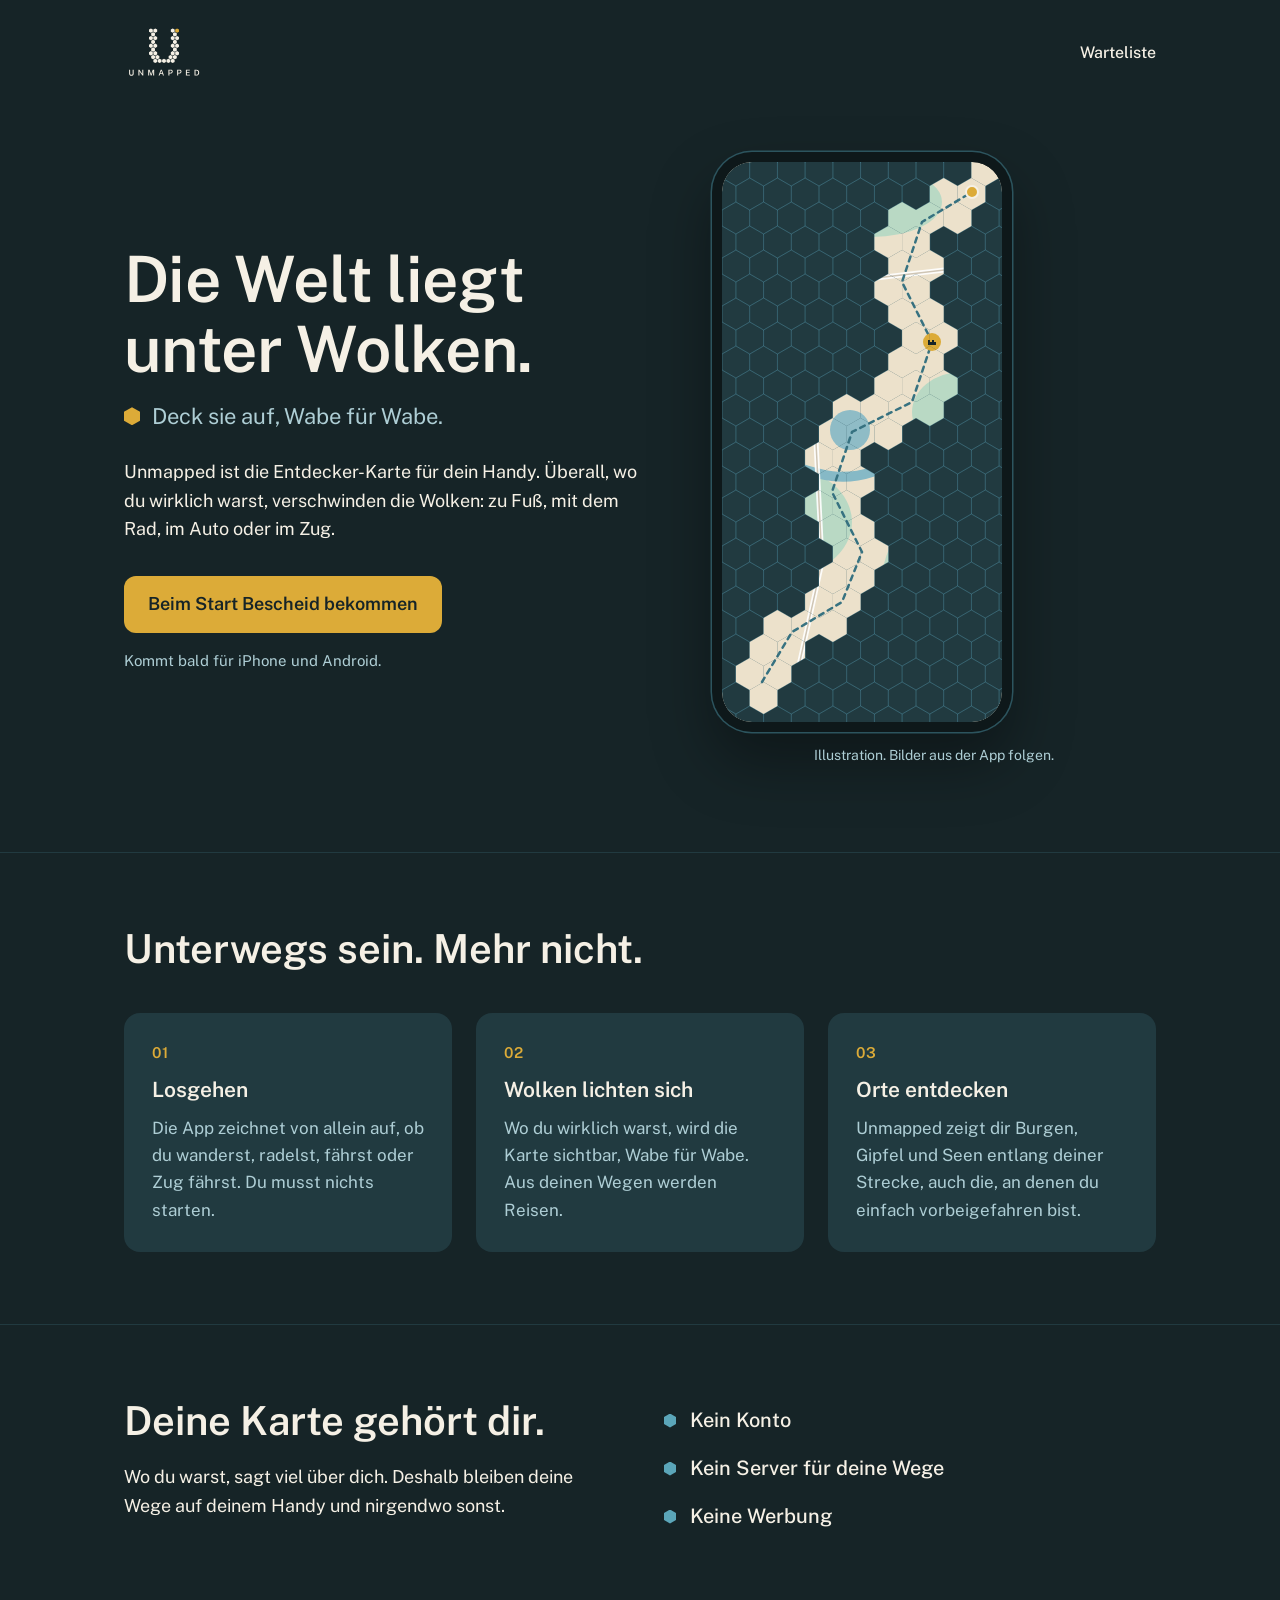
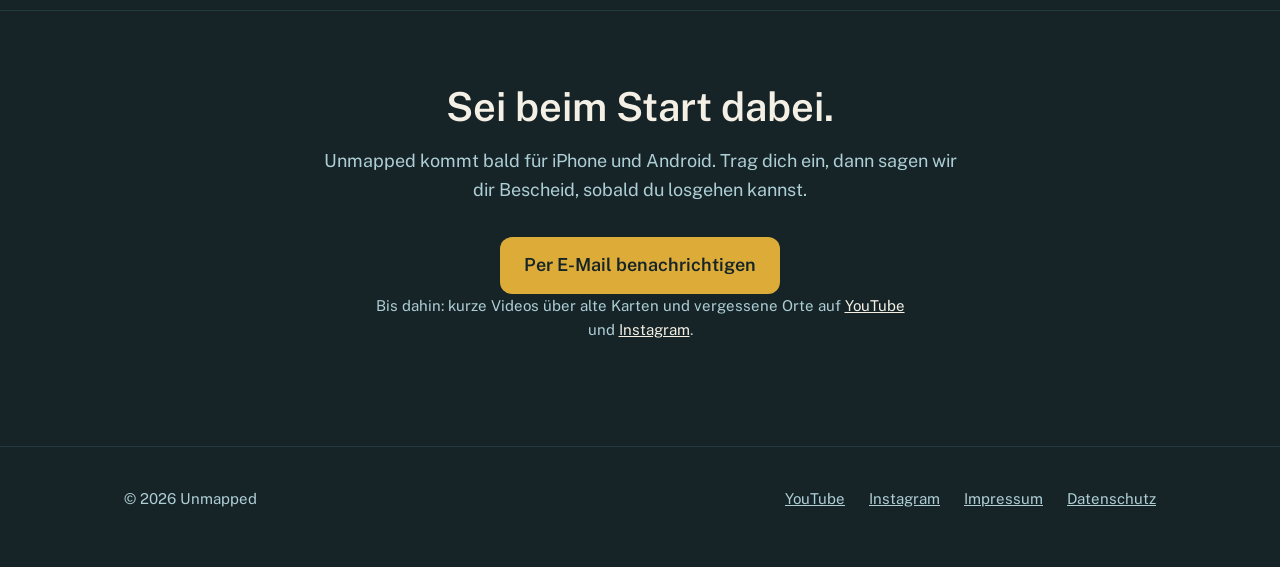
==== commit 3bda9bae: "Instagram-Link @getunmapped ergänzen Fußzeile aller Seiten, Hinweis auf Start- und Danke-Seite, Date" ====
--- a/index.html
+++ b/index.html
@@ -472,7 +472,7 @@
         <a class="btn ghost" data-link="appStore" hidden href="#">Im App Store vorbestellen</a>
         <a class="btn" data-fallback hidden href="https://www.youtube.com/@Getunmapped?sub_confirmation=1">Auf YouTube abonnieren</a>
       </div>
-      <p class="soon">Bis dahin: kurze Videos über alte Karten und vergessene Orte auf <a href="https://www.youtube.com/@Getunmapped">YouTube</a>.</p>
+      <p class="soon">Bis dahin: kurze Videos über alte Karten und vergessene Orte auf <a href="https://www.youtube.com/@Getunmapped">YouTube</a> und <a href="https://www.instagram.com/getunmapped/">Instagram</a>.</p>
     </div>
   </section>
 </main>
@@ -482,6 +482,7 @@
     <span>© 2026 Unmapped</span>
     <nav>
       <a href="https://www.youtube.com/@Getunmapped">YouTube</a>
+      <a href="https://www.instagram.com/getunmapped/">Instagram</a>
       <a href="impressum.html">Impressum</a>
       <a href="datenschutz.html">Datenschutz</a>
     </nav>
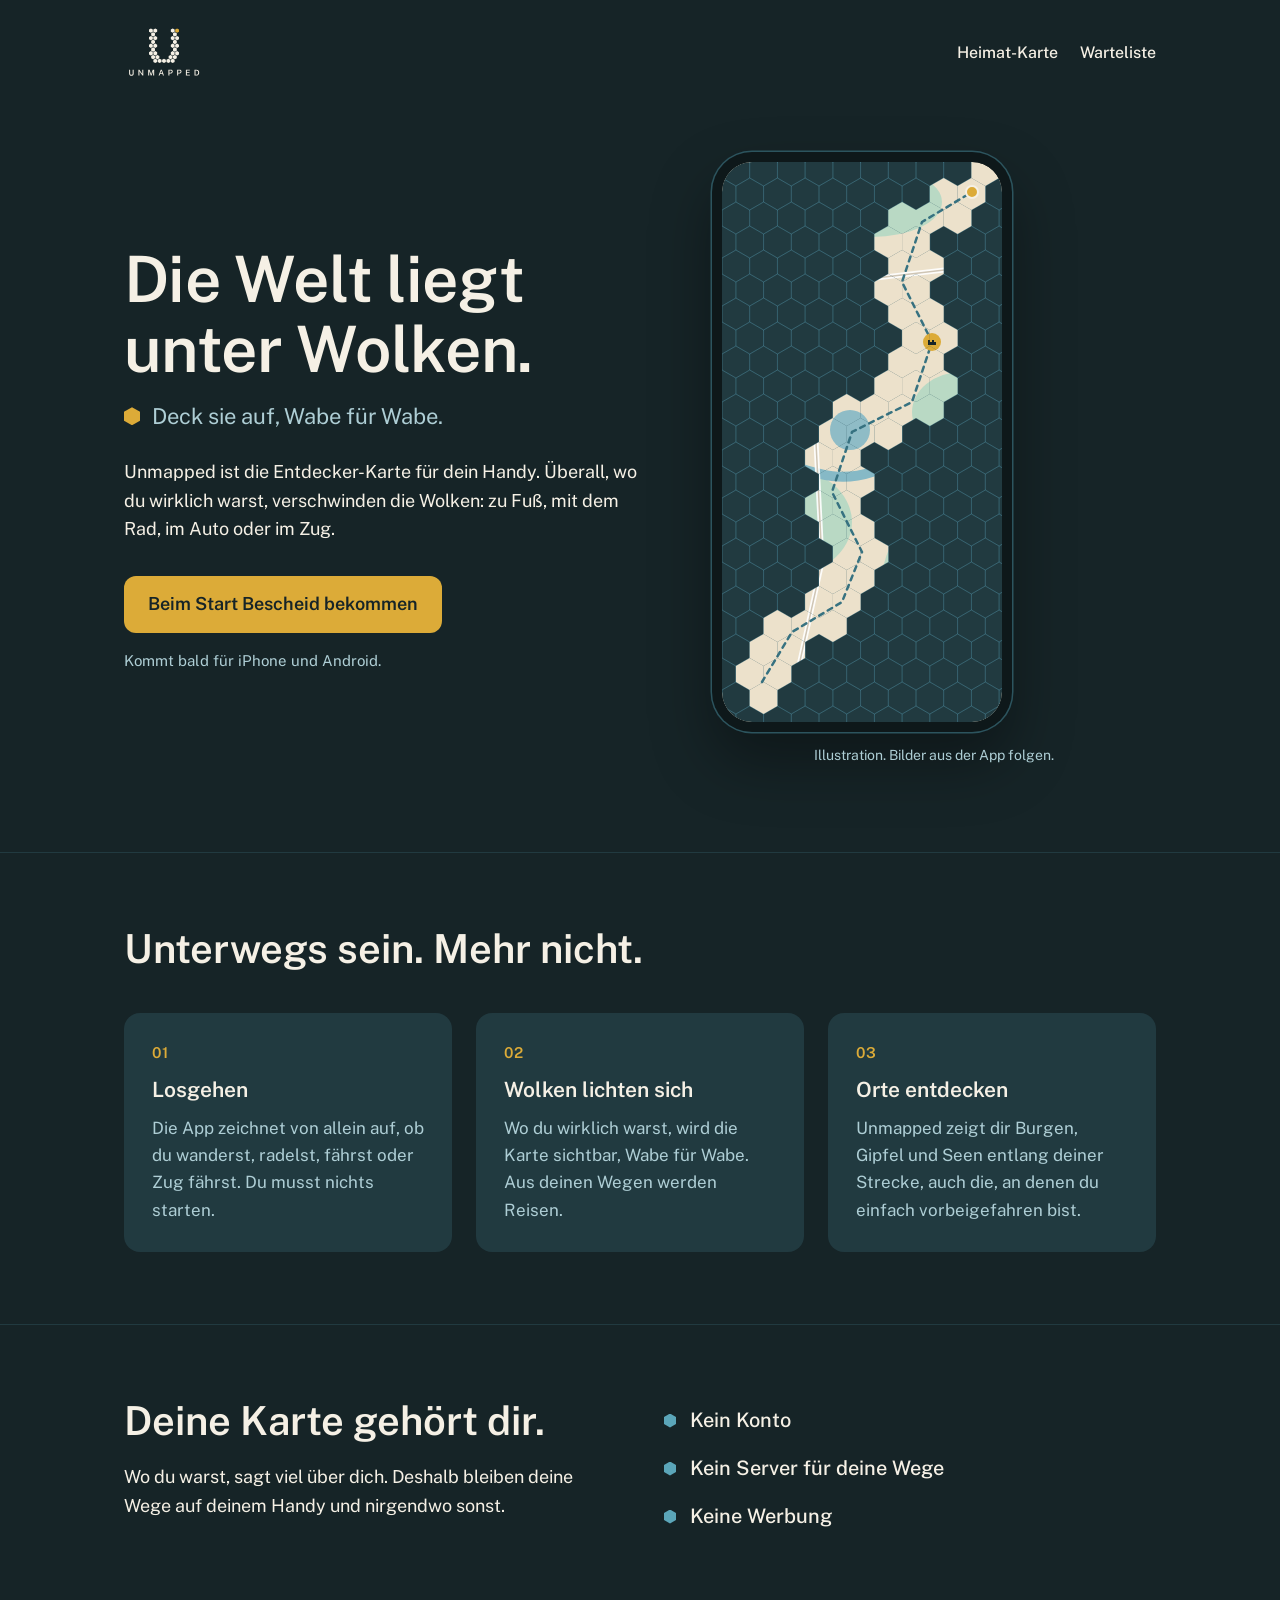
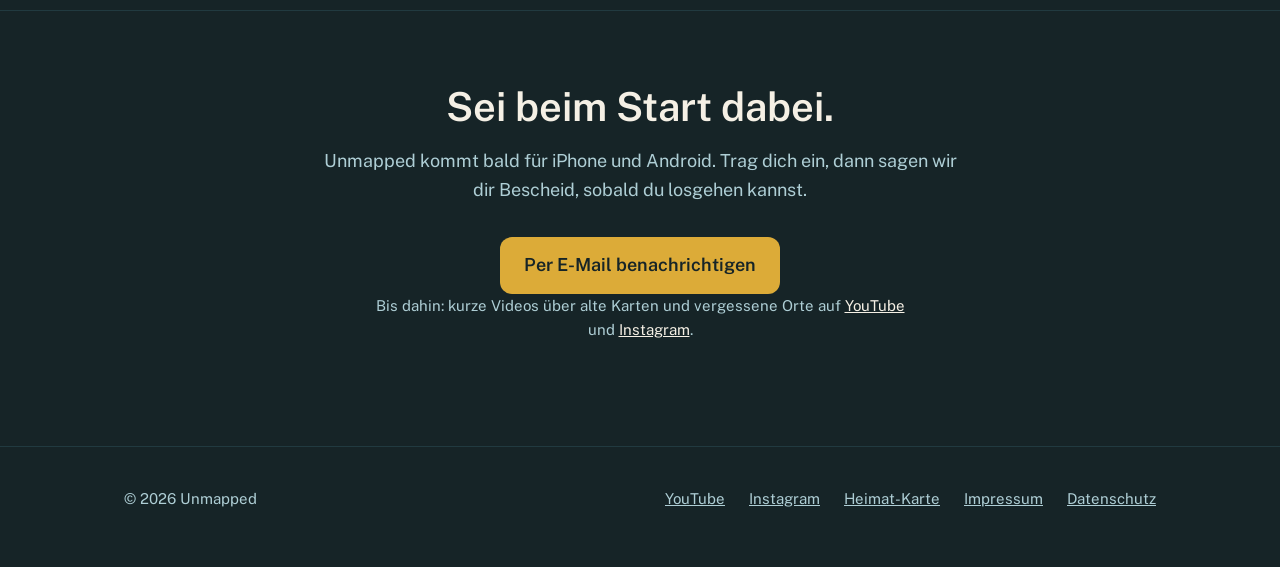
==== commit 572d07a4: "Heimat-Karte: interaktiver Spielstand unter /heimat Neue Seite getunmapped.de/heimat zeigt den Spiel" ====
--- a/index.html
+++ b/index.html
@@ -18,7 +18,7 @@
 <header class="top">
   <div class="wrap">
     <a href="./"><img src="img/unmapped_logo_on_dark.svg" alt="Unmapped" width="80" height="56"></a>
-    <nav><a href="#warteliste">Warteliste</a></nav>
+    <nav><a href="heimat/">Heimat-Karte</a> <a href="#warteliste">Warteliste</a></nav>
   </div>
 </header>
 
@@ -483,6 +483,7 @@
     <nav>
       <a href="https://www.youtube.com/@Getunmapped">YouTube</a>
       <a href="https://www.instagram.com/getunmapped/">Instagram</a>
+      <a href="heimat/">Heimat-Karte</a>
       <a href="impressum.html">Impressum</a>
       <a href="datenschutz.html">Datenschutz</a>
     </nav>
--- a/style.css
+++ b/style.css
@@ -35,6 +35,7 @@
 header.top .wrap { display: flex; align-items: center; justify-content: space-between; gap: 16px; }
 header.top img { height: 56px; width: auto; }
 header.top nav a { text-decoration: none; font-weight: 500; font-size: 16px; }
+header.top nav a + a { margin-left: 18px; }
 
 .hero { padding: 48px 0 72px; }
 .hero .wrap { display: grid; grid-template-columns: 1.2fr 1fr; gap: 56px; align-items: center; }
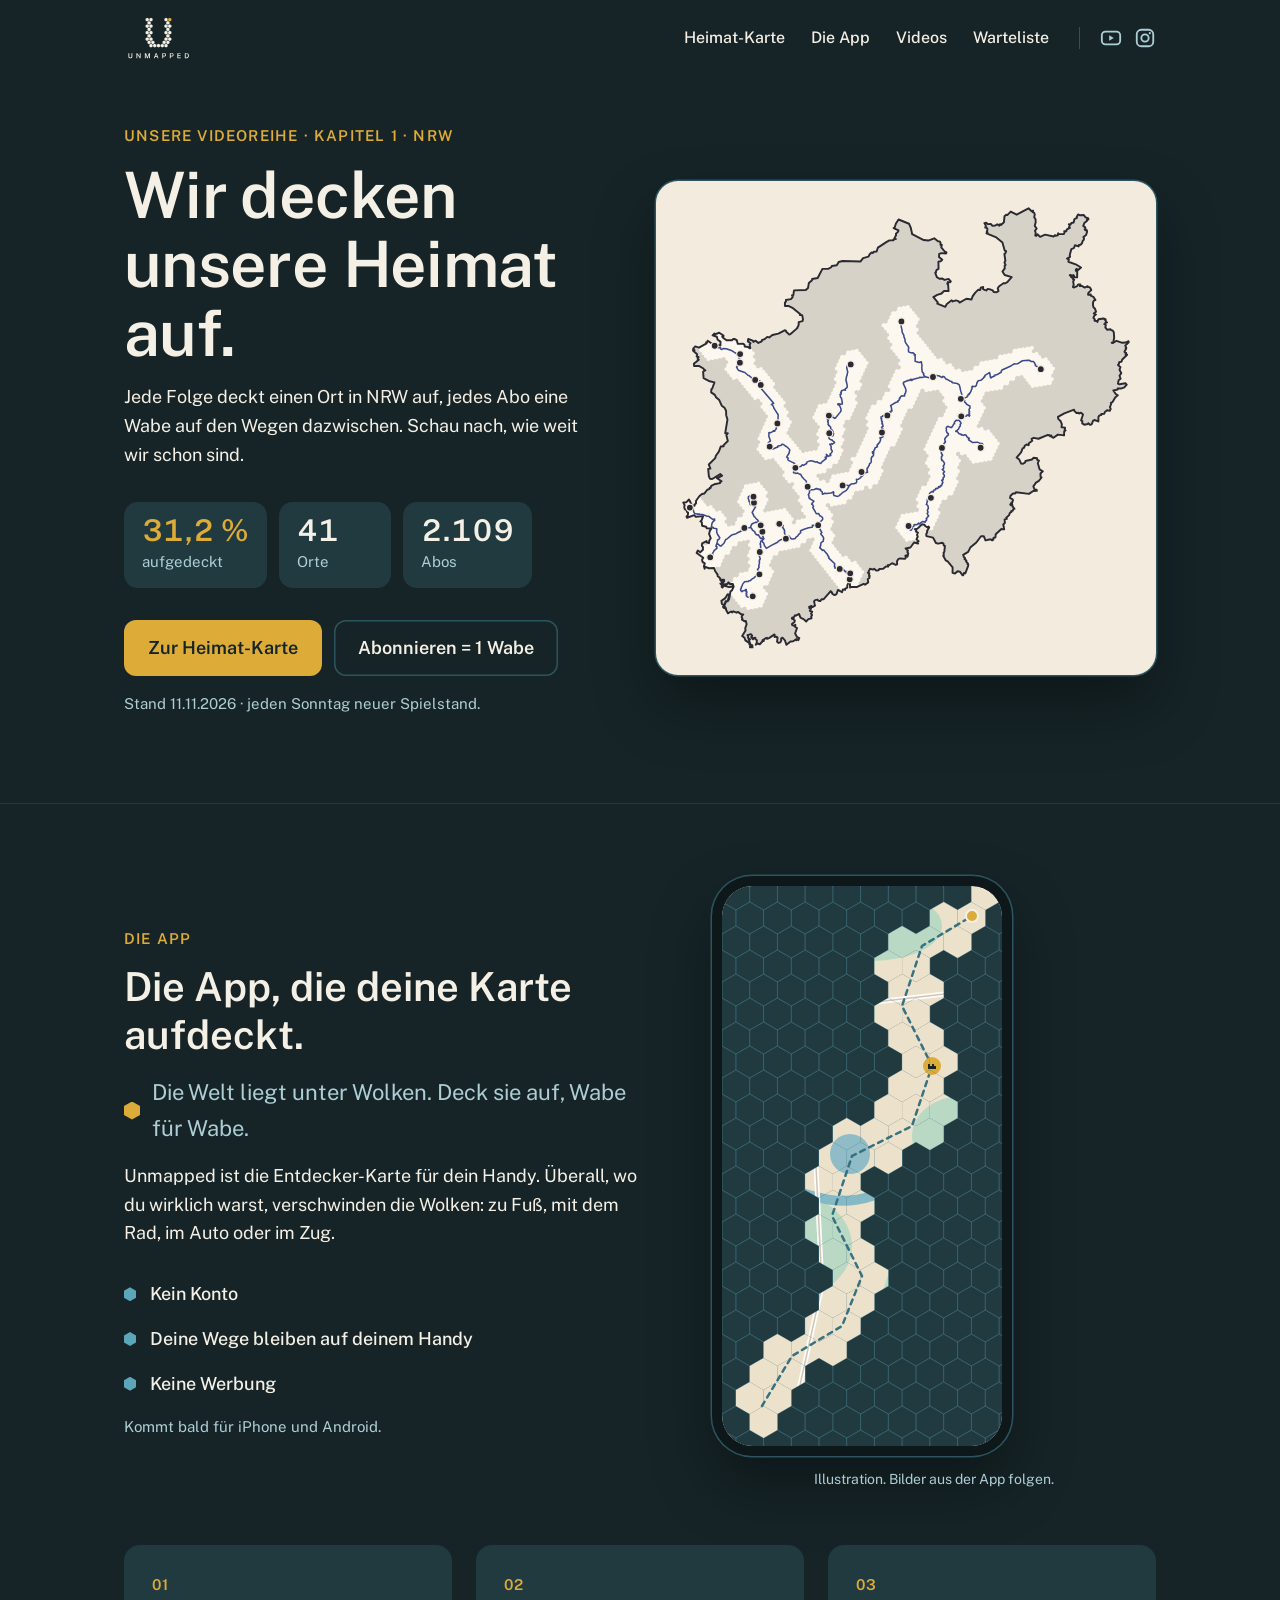
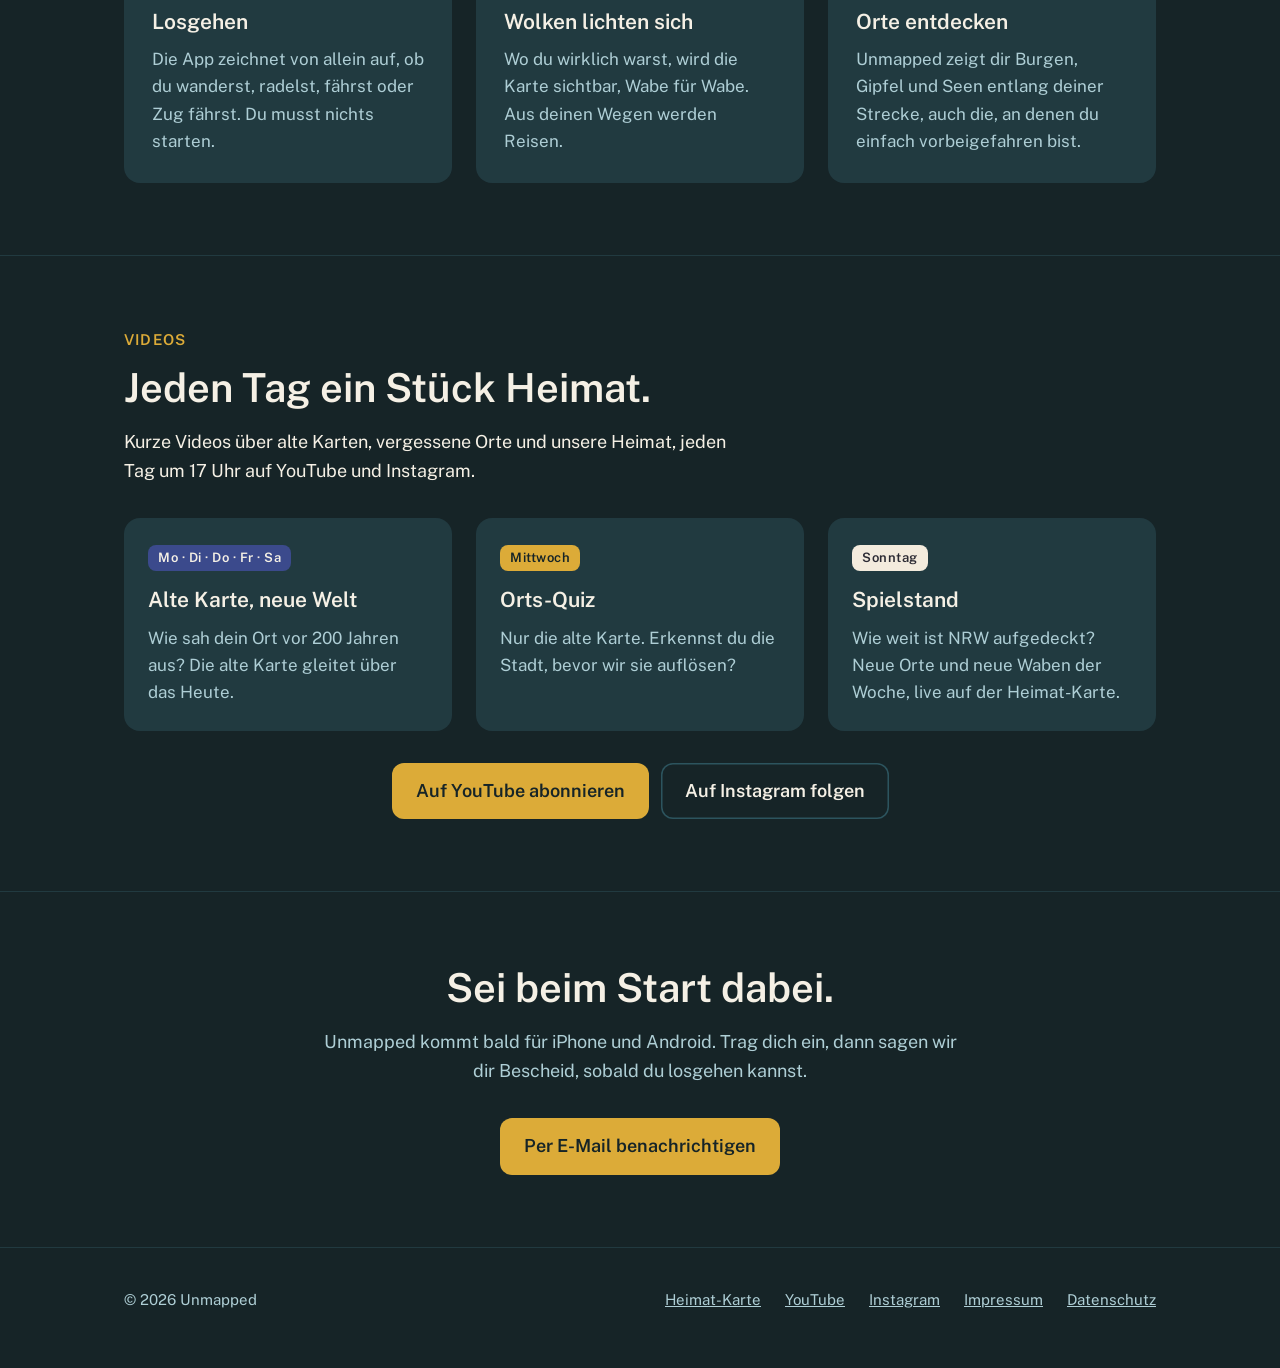
==== commit f2fe2dcd: "Neue Startseite mit Navigation, Heimat-Karte als Aufmacher - Gleiche Navigation auf allen Seiten: He" ====
--- a/index.html
+++ b/index.html
@@ -3,8 +3,8 @@
 <head>
 <meta charset="utf-8">
 <meta name="viewport" content="width=device-width, initial-scale=1">
-<title>Unmapped – Die Welt liegt unter Wolken</title>
-<meta name="description" content="Unmapped ist die Entdecker-Karte für dein Handy. Überall, wo du wirklich warst, verschwinden die Wolken. Kein Konto, kein Server, keine Werbung. Kommt bald für iPhone und Android.">
+<title>Unmapped – Wir decken unsere Heimat auf</title>
+<meta name="description" content="Unmapped deckt die Karte auf, Wabe für Wabe: in unserer Videoreihe „Wir decken unsere Heimat auf“ live auf der Heimat-Karte und bald mit der App für iPhone und Android.">
 <meta property="og:title" content="Unmapped – Die Welt liegt unter Wolken">
 <meta property="og:description" content="Die Entdecker-Karte für dein Handy. Deck die Welt auf, Wabe für Wabe.">
 <meta property="og:type" content="website">
@@ -15,23 +15,42 @@
 </head>
 <body>
 
-<header class="top">
-  <div class="wrap">
-    <a href="./"><img src="img/unmapped_logo_on_dark.svg" alt="Unmapped" width="80" height="56"></a>
-    <nav><a href="heimat/">Heimat-Karte</a> <a href="#warteliste">Warteliste</a></nav>
-  </div>
-</header>
+<header class="top"><div class="wrap"><a class="logo" href="./"><img src="img/unmapped_logo_on_dark.svg" alt="Unmapped – Startseite" width="80" height="56"></a><button type="button" class="menu-knopf" aria-expanded="false" aria-controls="hauptnav"><span></span>Menü</button><nav id="hauptnav" class="hauptnav" aria-label="Hauptnavigation"><a href="heimat/">Heimat-Karte</a><a href="./#app">Die App</a><a href="./#videos">Videos</a><a href="./#warteliste">Warteliste</a><span class="social"><a href="https://www.youtube.com/@Getunmapped" aria-label="YouTube"><svg viewBox="0 0 24 24" width="22" height="22" aria-hidden="true"><rect x="2" y="5" width="20" height="14" rx="4" fill="none" stroke="currentColor" stroke-width="2"/><path d="M10 9l5 3-5 3z" fill="currentColor"/></svg></a><a href="https://www.instagram.com/getunmapped/" aria-label="Instagram"><svg viewBox="0 0 24 24" width="22" height="22" aria-hidden="true"><rect x="3" y="3" width="18" height="18" rx="5" fill="none" stroke="currentColor" stroke-width="2"/><circle cx="12" cy="12" r="4" fill="none" stroke="currentColor" stroke-width="2"/><circle cx="17.3" cy="6.7" r="1.2" fill="currentColor"/></svg></a></span></nav></div></header>
 
 <main>
-  <div class="hero">
+  <div class="hero heimat-hero">
     <div class="wrap">
       <div>
-        <h1>Die Welt liegt unter Wolken.</h1>
-        <p class="claim">Deck sie auf, Wabe für Wabe.</p>
+        <p class="eyebrow">Unsere Videoreihe · Kapitel 1 · NRW</p>
+        <h1>Wir decken unsere Heimat auf.</h1>
+        <p class="lead">Jede Folge deckt einen Ort in NRW auf, jedes Abo eine Wabe auf den Wegen dazwischen. Schau nach, wie weit wir schon sind.</p>
+        <ul class="zahlen" aria-live="polite">
+          <li><b id="h-prozent">31,2 %</b><span>aufgedeckt</span></li>
+          <li><b id="h-orte">41</b><span>Orte</span></li>
+          <li><b id="h-abos">2.109</b><span>Abos</span></li>
+        </ul>
+        <div class="actions">
+          <a class="btn" href="heimat/">Zur Heimat-Karte</a>
+          <a class="btn ghost" href="https://www.youtube.com/@Getunmapped?sub_confirmation=1">Abonnieren = 1 Wabe</a>
+        </div>
+        <p class="soon" id="h-stand">Jeden Sonntag neuer Spielstand.</p>
+      </div>
+      <a class="vorschau" href="heimat/" aria-label="Zur Heimat-Karte"><img src="heimat/vorschau.svg" alt="Kartenvorschau: aufgedeckte Waben, Wege und Orte in NRW" width="600" height="520"></a>
+    </div>
+  </div>
+
+  <section id="app">
+    <div class="wrap app-grid">
+      <div>
+        <p class="eyebrow">Die App</p>
+        <h2>Die App, die deine Karte aufdeckt.</h2>
+        <p class="claim">Die Welt liegt unter Wolken. Deck sie auf, Wabe für Wabe.</p>
         <p class="lead">Unmapped ist die Entdecker-Karte für dein Handy. Überall, wo du wirklich warst, verschwinden die Wolken: zu Fuß, mit dem Rad, im Auto oder im Zug.</p>
-        <div class="actions">
-          <a class="btn" href="#warteliste">Beim Start Bescheid bekommen</a>
-        </div>
+        <ul class="facts">
+          <li>Kein Konto</li>
+          <li>Deine Wege bleiben auf deinem Handy</li>
+          <li>Keine Werbung</li>
+        </ul>
         <p class="soon">Kommt bald für iPhone und Android.</p>
       </div>
       <div>
@@ -423,42 +442,29 @@
         <p class="caption">Illustration. Bilder aus der App folgen.</p>
       </div>
     </div>
-  </div>
-
-  <section>
     <div class="wrap">
-      <h2>Unterwegs sein. Mehr nicht.</h2>
       <div class="steps">
-        <div class="step">
-          <div class="num">01</div>
-          <h3>Losgehen</h3>
-          <p>Die App zeichnet von allein auf, ob du wanderst, radelst, fährst oder Zug fährst. Du musst nichts starten.</p>
-        </div>
-        <div class="step">
-          <div class="num">02</div>
-          <h3>Wolken lichten sich</h3>
-          <p>Wo du wirklich warst, wird die Karte sichtbar, Wabe für Wabe. Aus deinen Wegen werden Reisen.</p>
-        </div>
-        <div class="step">
-          <div class="num">03</div>
-          <h3>Orte entdecken</h3>
-          <p>Unmapped zeigt dir Burgen, Gipfel und Seen entlang deiner Strecke, auch die, an denen du einfach vorbeigefahren bist.</p>
-        </div>
+        <div class="step"><div class="num">01</div><h3>Losgehen</h3><p>Die App zeichnet von allein auf, ob du wanderst, radelst, fährst oder Zug fährst. Du musst nichts starten.</p></div>
+        <div class="step"><div class="num">02</div><h3>Wolken lichten sich</h3><p>Wo du wirklich warst, wird die Karte sichtbar, Wabe für Wabe. Aus deinen Wegen werden Reisen.</p></div>
+        <div class="step"><div class="num">03</div><h3>Orte entdecken</h3><p>Unmapped zeigt dir Burgen, Gipfel und Seen entlang deiner Strecke, auch die, an denen du einfach vorbeigefahren bist.</p></div>
       </div>
     </div>
   </section>
 
-  <section>
-    <div class="wrap privacy">
-      <div>
-        <h2>Deine Karte gehört dir.</h2>
-        <p>Wo du warst, sagt viel über dich. Deshalb bleiben deine Wege auf deinem Handy und nirgendwo sonst.</p>
-      </div>
-      <ul class="facts">
-        <li>Kein Konto</li>
-        <li>Kein Server für deine Wege</li>
-        <li>Keine Werbung</li>
-      </ul>
+  <section id="videos">
+    <div class="wrap">
+      <p class="eyebrow">Videos</p>
+      <h2>Jeden Tag ein Stück Heimat.</h2>
+      <p class="lead">Kurze Videos über alte Karten, vergessene Orte und unsere Heimat, jeden Tag um 17 Uhr auf YouTube und Instagram.</p>
+      <div class="kacheln">
+        <a class="kachel" href="https://www.youtube.com/@Getunmapped/shorts"><span class="tag indigo">Mo · Di · Do · Fr · Sa</span><h3>Alte Karte, neue Welt</h3><p>Wie sah dein Ort vor 200 Jahren aus? Die alte Karte gleitet über das Heute.</p></a>
+        <a class="kachel" href="https://www.youtube.com/@Getunmapped/shorts"><span class="tag gold">Mittwoch</span><h3>Orts-Quiz</h3><p>Nur die alte Karte. Erkennst du die Stadt, bevor wir sie auflösen?</p></a>
+        <a class="kachel" href="heimat/"><span class="tag hell">Sonntag</span><h3>Spielstand</h3><p>Wie weit ist NRW aufgedeckt? Neue Orte und neue Waben der Woche, live auf der Heimat-Karte.</p></a>
+      </div>
+      <div class="actions mitte">
+        <a class="btn" href="https://www.youtube.com/@Getunmapped?sub_confirmation=1">Auf YouTube abonnieren</a>
+        <a class="btn ghost" href="https://www.instagram.com/getunmapped/">Auf Instagram folgen</a>
+      </div>
     </div>
   </section>
 
@@ -472,24 +478,14 @@
         <a class="btn ghost" data-link="appStore" hidden href="#">Im App Store vorbestellen</a>
         <a class="btn" data-fallback hidden href="https://www.youtube.com/@Getunmapped?sub_confirmation=1">Auf YouTube abonnieren</a>
       </div>
-      <p class="soon">Bis dahin: kurze Videos über alte Karten und vergessene Orte auf <a href="https://www.youtube.com/@Getunmapped">YouTube</a> und <a href="https://www.instagram.com/getunmapped/">Instagram</a>.</p>
     </div>
   </section>
 </main>
 
-<footer>
-  <div class="wrap">
-    <span>© 2026 Unmapped</span>
-    <nav>
-      <a href="https://www.youtube.com/@Getunmapped">YouTube</a>
-      <a href="https://www.instagram.com/getunmapped/">Instagram</a>
-      <a href="heimat/">Heimat-Karte</a>
-      <a href="impressum.html">Impressum</a>
-      <a href="datenschutz.html">Datenschutz</a>
-    </nav>
-  </div>
-</footer>
+<footer><div class="wrap"><span>© 2026 Unmapped</span><nav><a href="heimat/">Heimat-Karte</a><a href="https://www.youtube.com/@Getunmapped">YouTube</a><a href="https://www.instagram.com/getunmapped/">Instagram</a><a href="impressum.html">Impressum</a><a href="datenschutz.html">Datenschutz</a></nav></div></footer>
 
 <script src="links.js"></script>
+<script src="nav.js"></script>
+<script src="startseite.js"></script>
 </body>
 </html>
--- a/style.css
+++ b/style.css
@@ -34,8 +34,27 @@
 header.top { padding: 24px 0; }
 header.top .wrap { display: flex; align-items: center; justify-content: space-between; gap: 16px; }
 header.top img { height: 56px; width: auto; }
-header.top nav a { text-decoration: none; font-weight: 500; font-size: 16px; }
-header.top nav a + a { margin-left: 18px; }
+/* Navigation (alle Seiten gleich, Markup in jeder Seite) */
+header.top { position: sticky; top: 0; z-index: 20; background: var(--night); padding: 14px 0; }
+header.top img { height: 48px; }
+.hauptnav { display: flex; align-items: center; gap: 26px; }
+.hauptnav a { text-decoration: none; font-weight: 500; font-size: 16px; }
+.hauptnav a[aria-current="page"] { color: var(--gold); }
+.hauptnav .social { display: flex; gap: 12px; margin-left: 4px; padding-left: 20px; border-left: 1px solid var(--line); }
+.hauptnav .social a { display: flex; color: var(--muted); }
+.hauptnav .social a:hover { color: var(--gold); }
+.menu-knopf { display: none; align-items: center; gap: 10px; background: none; border: 1.5px solid var(--line); color: var(--paper); border-radius: 10px; padding: 8px 12px; font: 500 16px/1 "Public Sans", sans-serif; cursor: pointer; }
+.menu-knopf span, .menu-knopf span::before, .menu-knopf span::after { display: block; width: 18px; height: 2px; background: currentColor; position: relative; }
+.menu-knopf span::before, .menu-knopf span::after { content: ""; position: absolute; left: 0; }
+.menu-knopf span::before { top: -6px; } .menu-knopf span::after { top: 6px; }
+@media (max-width: 820px) {
+  header.top .wrap { flex-wrap: wrap; }
+  .menu-knopf { display: flex; }
+  .hauptnav { display: none; width: 100%; flex-direction: column; align-items: stretch; gap: 0; padding: 8px 0 4px; }
+  .hauptnav.offen { display: flex; }
+  .hauptnav > a { padding: 12px 2px; border-top: 1px solid var(--night-2); font-size: 18px; }
+  .hauptnav .social { margin: 0; padding: 14px 2px 4px; border-left: 0; border-top: 1px solid var(--night-2); gap: 20px; }
+}
 
 .hero { padding: 48px 0 72px; }
 .hero .wrap { display: grid; grid-template-columns: 1.2fr 1fr; gap: 56px; align-items: center; }
@@ -95,9 +114,36 @@
 
 [hidden] { display: none !important; }
 
+/* Startseite */
+.eyebrow { color: var(--gold); font-weight: 600; font-size: 15px; letter-spacing: .08em; text-transform: uppercase; margin: 0 0 12px; }
+.heimat-hero .wrap { grid-template-columns: 1fr 1.05fr; }
+.zahlen { list-style: none; padding: 0; margin: 0 0 32px; display: flex; flex-wrap: wrap; gap: 12px; }
+.zahlen li { background: var(--night-2); border-radius: 14px; padding: 12px 18px; min-width: 112px; }
+.zahlen b { display: block; font-size: 30px; line-height: 1.1; font-weight: 600; color: var(--paper); font-variant-numeric: tabular-nums; }
+.zahlen li:first-child b { color: var(--gold); }
+.zahlen span { font-size: 15px; color: var(--muted); }
+.vorschau { display: block; background: #F3EBDD; border-radius: 22px; padding: 18px; box-shadow: 0 0 0 1.5px var(--line), 0 30px 60px rgba(0,0,0,.35); transition: transform .2s; }
+.vorschau:hover { transform: translateY(-3px); }
+.vorschau img { width: 100%; height: auto; }
+.app-grid { display: grid; grid-template-columns: 1.2fr 1fr; gap: 56px; align-items: center; }
+#app .claim { margin-bottom: 16px; }
+#app .facts { margin: 0 0 8px; }
+#app .facts li { font-size: 18px; }
+.kacheln { display: grid; grid-template-columns: repeat(3, 1fr); gap: 24px; margin: 32px 0; }
+.kachel { display: block; background: var(--night-2); border-radius: 16px; padding: 24px; text-decoration: none; box-shadow: inset 0 0 0 1.5px transparent; transition: box-shadow .2s; }
+.kachel:hover { box-shadow: inset 0 0 0 1.5px var(--teal); color: var(--paper); }
+.kachel h3 { font-size: 21px; margin: 12px 0 8px; font-weight: 600; }
+.kachel p { margin: 0; color: var(--muted); font-size: 17px; }
+.tag { display: inline-block; font-size: 13px; font-weight: 600; letter-spacing: .04em; border-radius: 8px; padding: 3px 10px; }
+.tag.indigo { background: #3B4A8C; color: var(--paper); }
+.tag.gold { background: var(--gold); color: var(--night); }
+.tag.hell { background: #F3EBDD; color: #2B2A33; }
+.actions.mitte { justify-content: center; }
+section[id] { scroll-margin-top: 80px; }
+
 @media (max-width: 820px) {
-  .hero .wrap, .privacy { grid-template-columns: 1fr; gap: 40px; }
-  .steps { grid-template-columns: 1fr; }
+  .hero .wrap, .heimat-hero .wrap, .privacy, .app-grid { grid-template-columns: 1fr; gap: 40px; }
+  .steps, .kacheln { grid-template-columns: 1fr; }
   .hero { padding-top: 16px; }
 }
 @media (prefers-reduced-motion: reduce) {
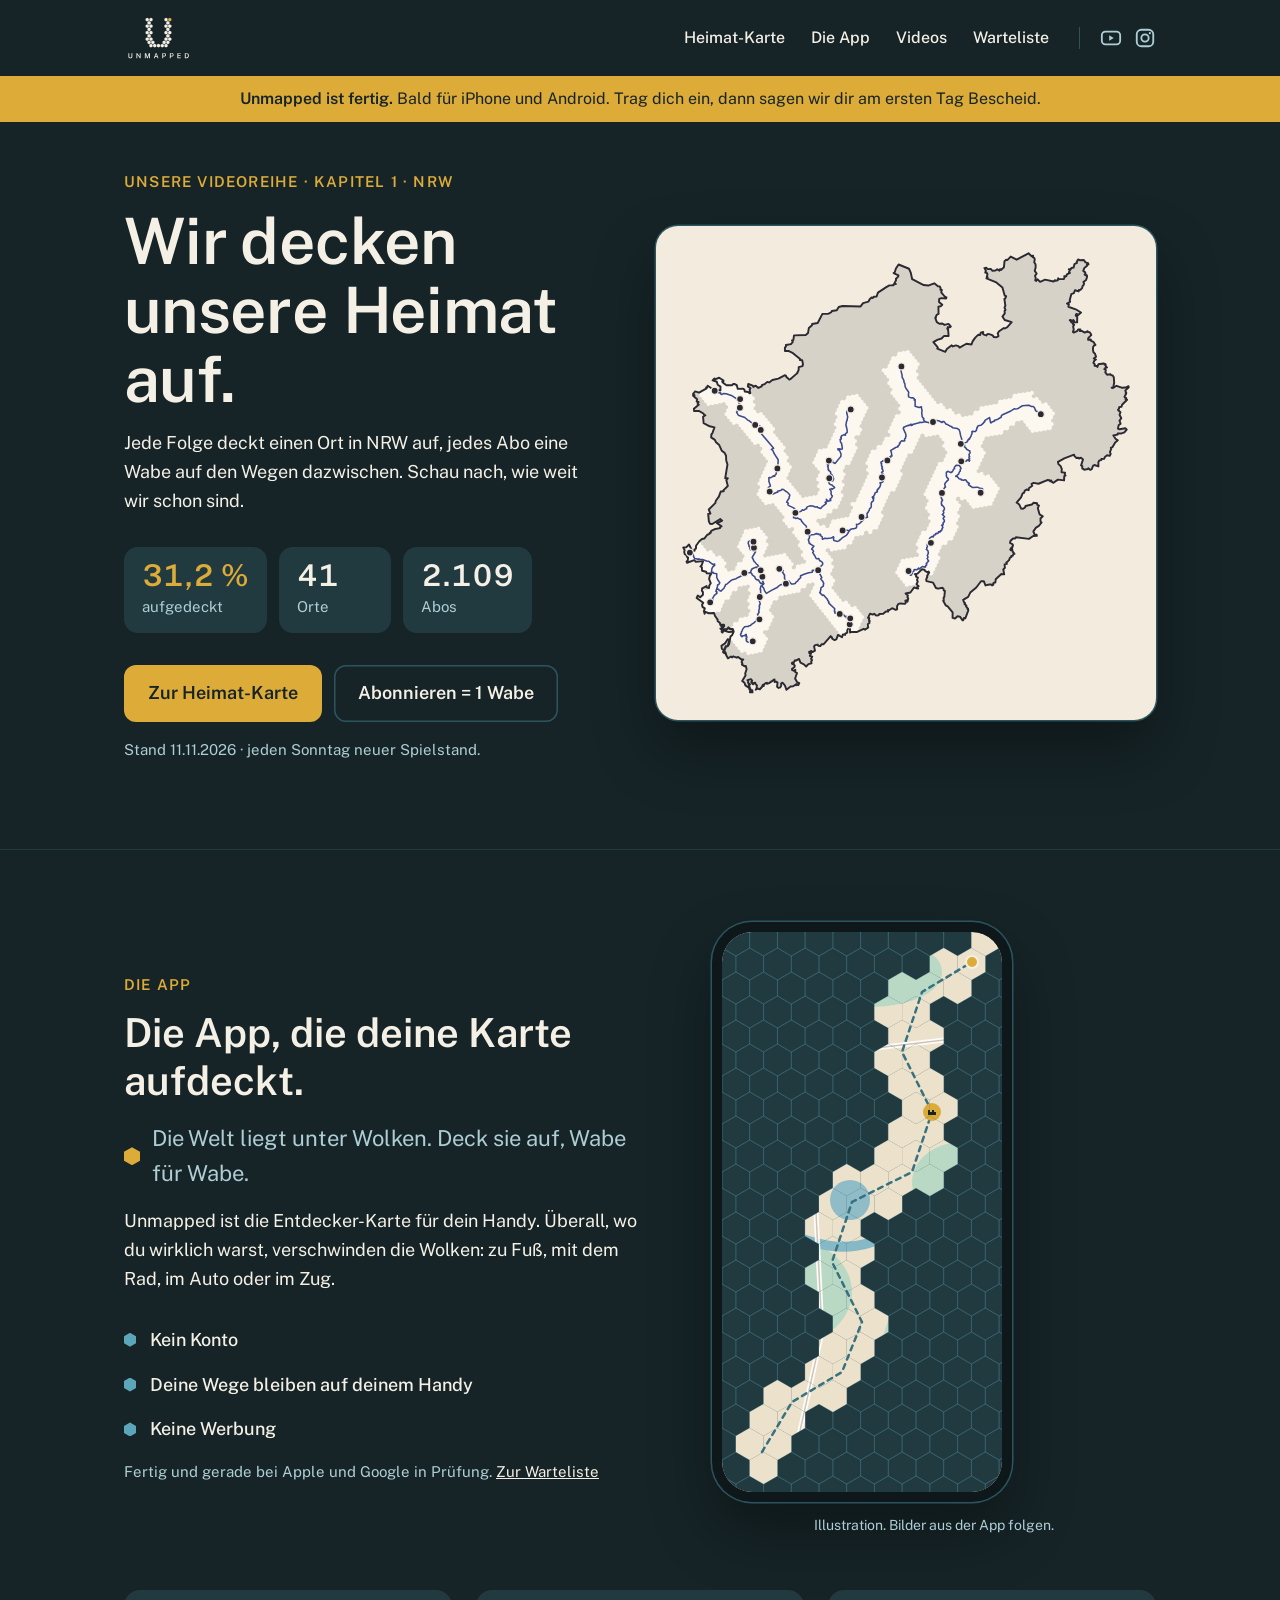
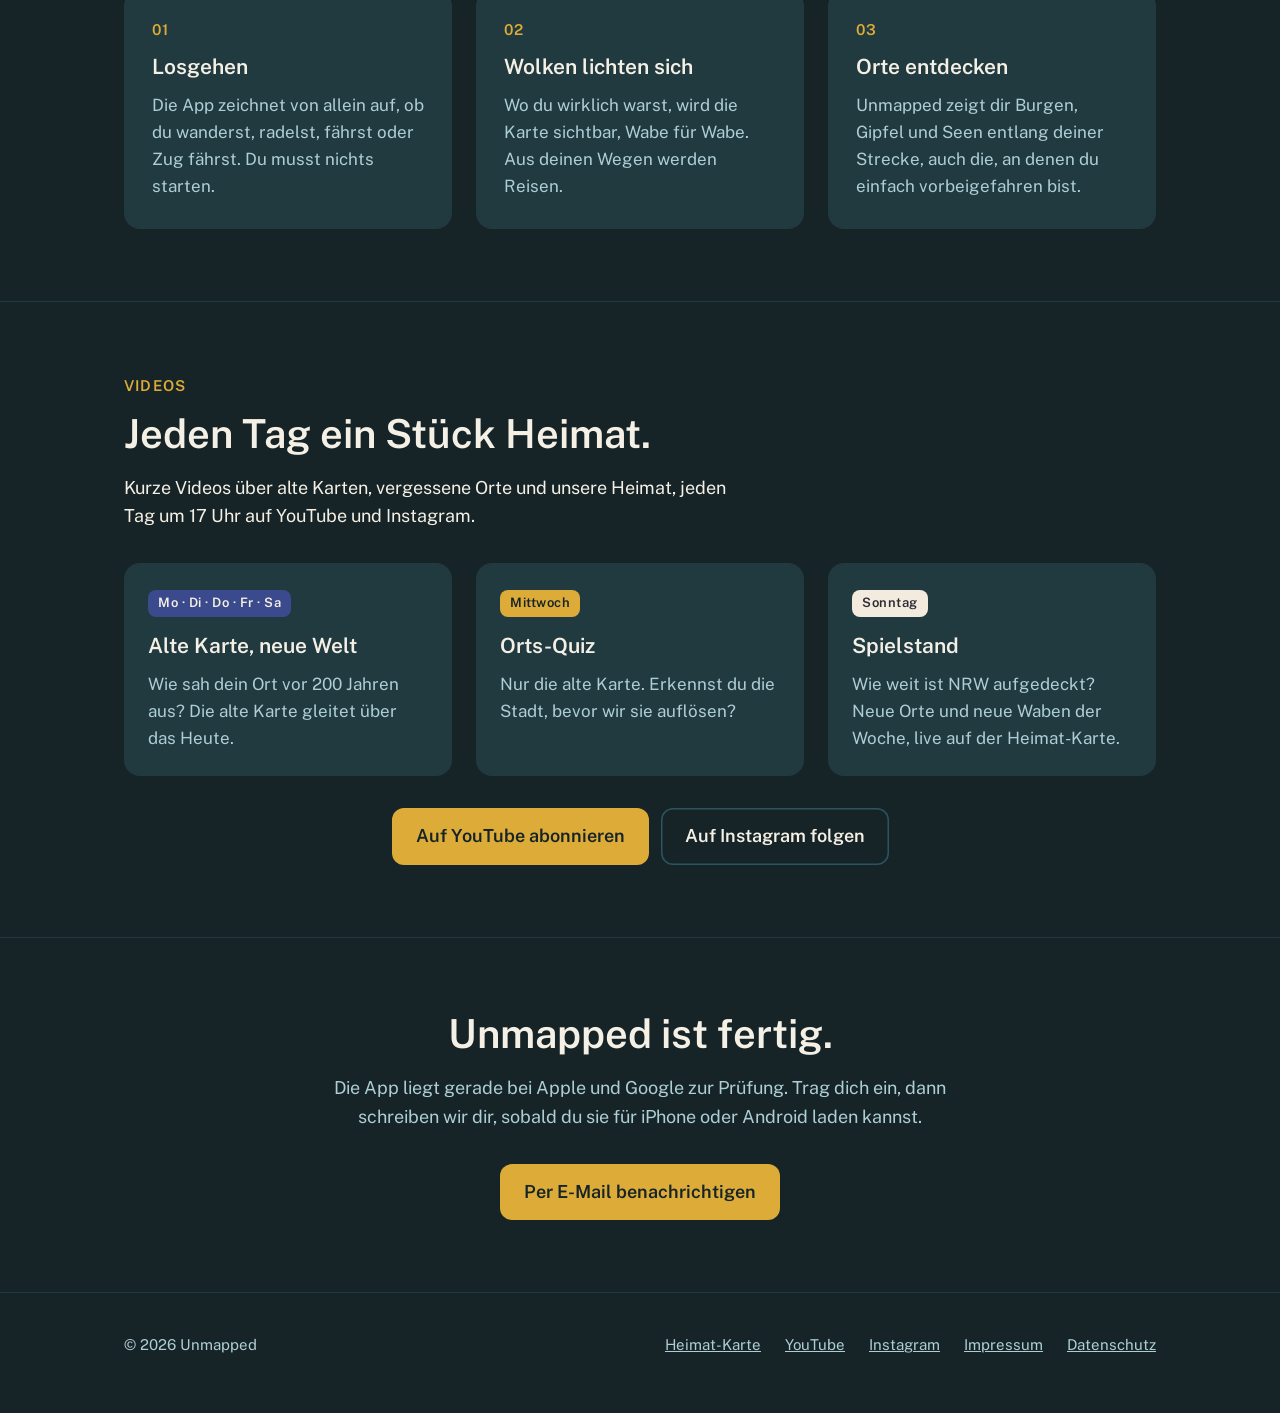
==== commit cfea7a7b: "Startseite: Hinweis "Unmapped ist fertig" mit Warteliste zum Release Co-Authored-By: Claude Opus 5.5" ====
--- a/index.html
+++ b/index.html
@@ -6,7 +6,7 @@
 <title>Unmapped – Wir decken unsere Heimat auf</title>
 <meta name="description" content="Unmapped deckt die Karte auf, Wabe für Wabe: in unserer Videoreihe „Wir decken unsere Heimat auf“ live auf der Heimat-Karte und bald mit der App für iPhone und Android.">
 <meta property="og:title" content="Unmapped – Die Welt liegt unter Wolken">
-<meta property="og:description" content="Die Entdecker-Karte für dein Handy. Deck die Welt auf, Wabe für Wabe.">
+<meta property="og:description" content="Unmapped ist fertig: die Entdecker-Karte für dein Handy. Bald für iPhone und Android.">
 <meta property="og:type" content="website">
 <meta property="og:url" content="https://getunmapped.de/">
 <meta name="theme-color" content="#162427">
@@ -18,6 +18,7 @@
 <header class="top"><div class="wrap"><a class="logo" href="./"><img src="img/unmapped_logo_on_dark.svg" alt="Unmapped – Startseite" width="80" height="56"></a><button type="button" class="menu-knopf" aria-expanded="false" aria-controls="hauptnav"><span></span>Menü</button><nav id="hauptnav" class="hauptnav" aria-label="Hauptnavigation"><a href="heimat/">Heimat-Karte</a><a href="./#app">Die App</a><a href="./#videos">Videos</a><a href="./#warteliste">Warteliste</a><span class="social"><a href="https://www.youtube.com/@Getunmapped" aria-label="YouTube"><svg viewBox="0 0 24 24" width="22" height="22" aria-hidden="true"><rect x="2" y="5" width="20" height="14" rx="4" fill="none" stroke="currentColor" stroke-width="2"/><path d="M10 9l5 3-5 3z" fill="currentColor"/></svg></a><a href="https://www.instagram.com/getunmapped/" aria-label="Instagram"><svg viewBox="0 0 24 24" width="22" height="22" aria-hidden="true"><rect x="3" y="3" width="18" height="18" rx="5" fill="none" stroke="currentColor" stroke-width="2"/><circle cx="12" cy="12" r="4" fill="none" stroke="currentColor" stroke-width="2"/><circle cx="17.3" cy="6.7" r="1.2" fill="currentColor"/></svg></a></span></nav></div></header>
 
 <main>
+  <p class="startbalken"><a href="#warteliste"><b>Unmapped ist fertig.</b> Bald für iPhone und Android. Trag dich ein, dann sagen wir dir am ersten Tag Bescheid.</a></p>
   <div class="hero heimat-hero">
     <div class="wrap">
       <div>
@@ -51,7 +52,7 @@
           <li>Deine Wege bleiben auf deinem Handy</li>
           <li>Keine Werbung</li>
         </ul>
-        <p class="soon">Kommt bald für iPhone und Android.</p>
+        <p class="soon">Fertig und gerade bei Apple und Google in Prüfung. <a href="#warteliste">Zur Warteliste</a></p>
       </div>
       <div>
         <div class="phone">
@@ -470,8 +471,8 @@
 
   <section id="warteliste" class="waitlist">
     <div class="wrap">
-      <h2>Sei beim Start dabei.</h2>
-      <p>Unmapped kommt bald für iPhone und Android. Trag dich ein, dann sagen wir dir Bescheid, sobald du losgehen kannst.</p>
+      <h2>Unmapped ist fertig.</h2>
+      <p>Die App liegt gerade bei Apple und Google zur Prüfung. Trag dich ein, dann schreiben wir dir, sobald du sie für iPhone oder Android laden kannst.</p>
       <div class="actions">
         <a class="btn" data-link="warteliste" hidden href="#">Per E-Mail benachrichtigen</a>
         <a class="btn ghost" data-link="playStore" hidden href="#">Im Play Store vorregistrieren</a>
--- a/style.css
+++ b/style.css
@@ -73,6 +73,9 @@
 .btn.ghost:hover { box-shadow: inset 0 0 0 1.5px var(--teal); color: var(--paper); }
 .actions { display: flex; flex-wrap: wrap; gap: 12px; }
 .soon { font-size: 15px; color: var(--muted); margin-top: 16px; }
+.startbalken { margin: 0; background: var(--gold); text-align: center; font-size: 16px; padding: 10px 16px; }
+.startbalken a { color: var(--night); text-decoration: none; }
+.startbalken a:hover { color: var(--night); text-decoration: underline; }
 
 .phone {
   justify-self: center; width: min(300px, 100%); padding: 10px;
